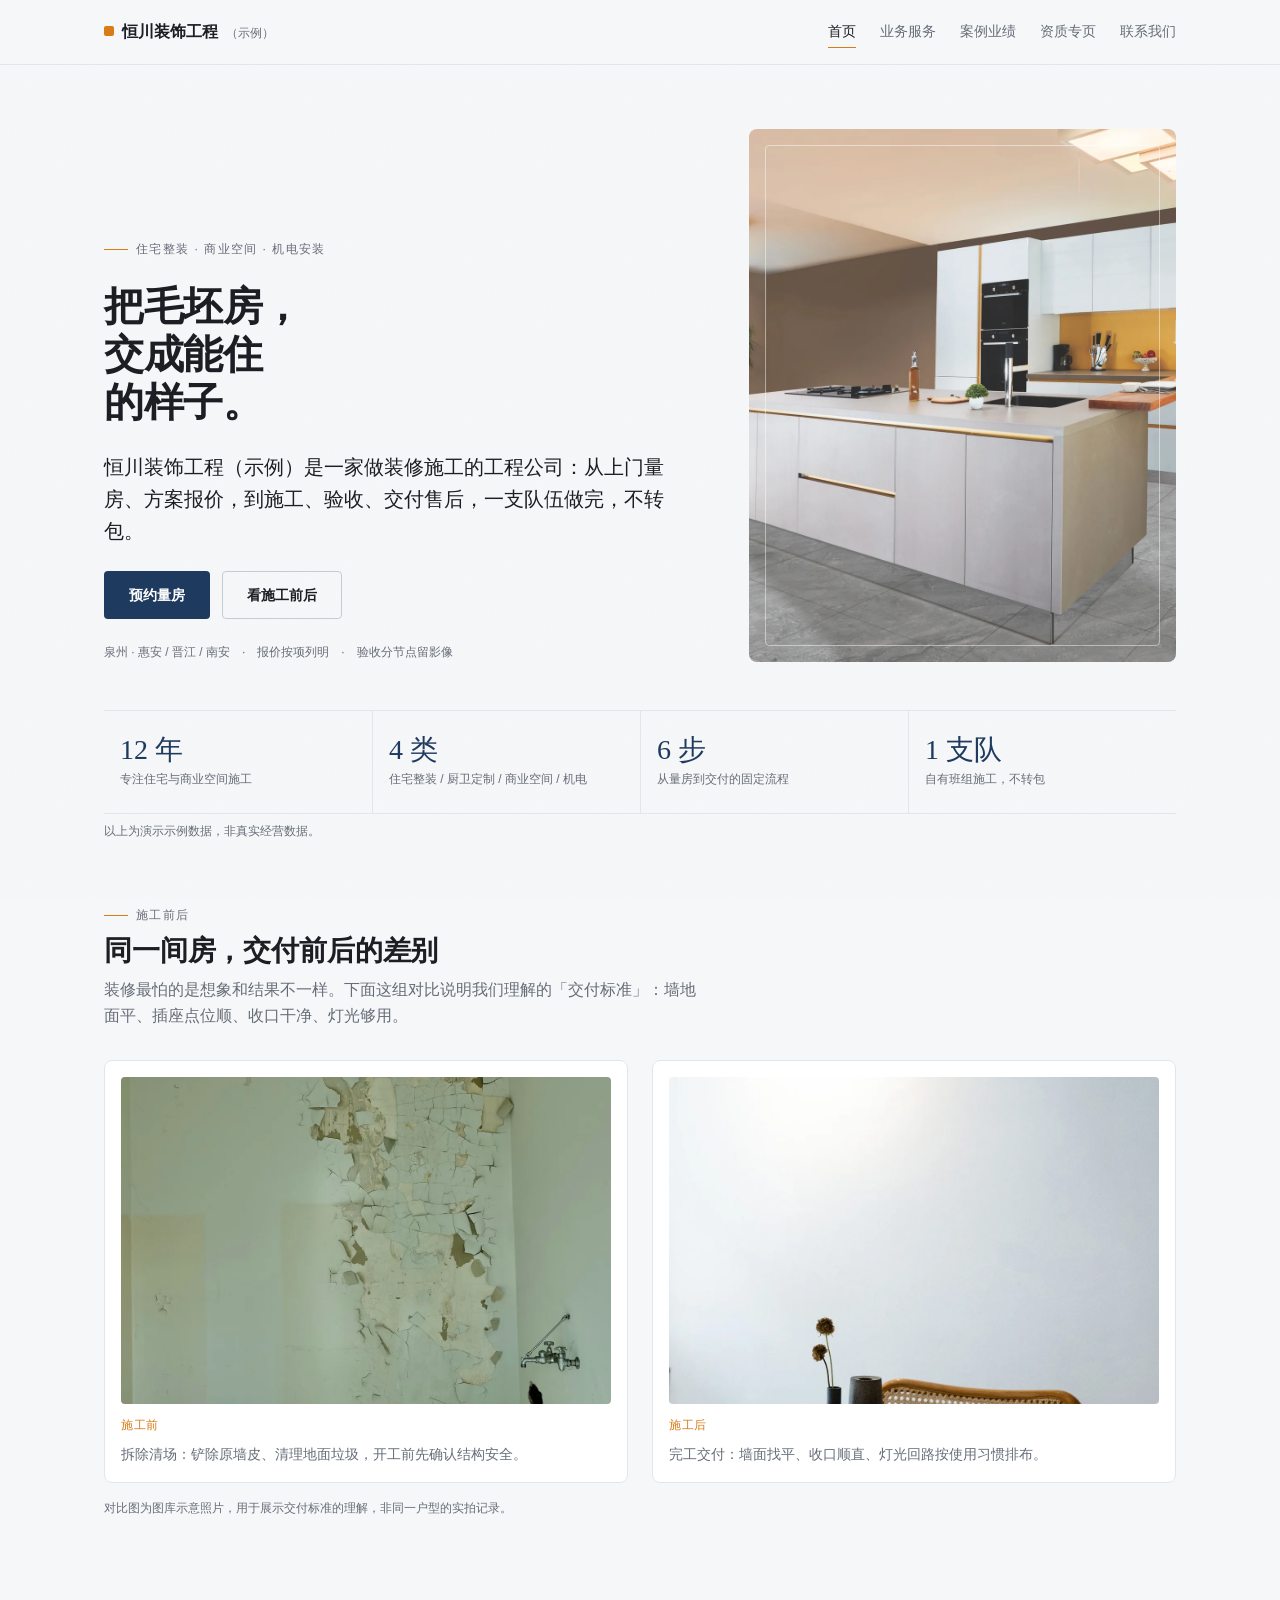
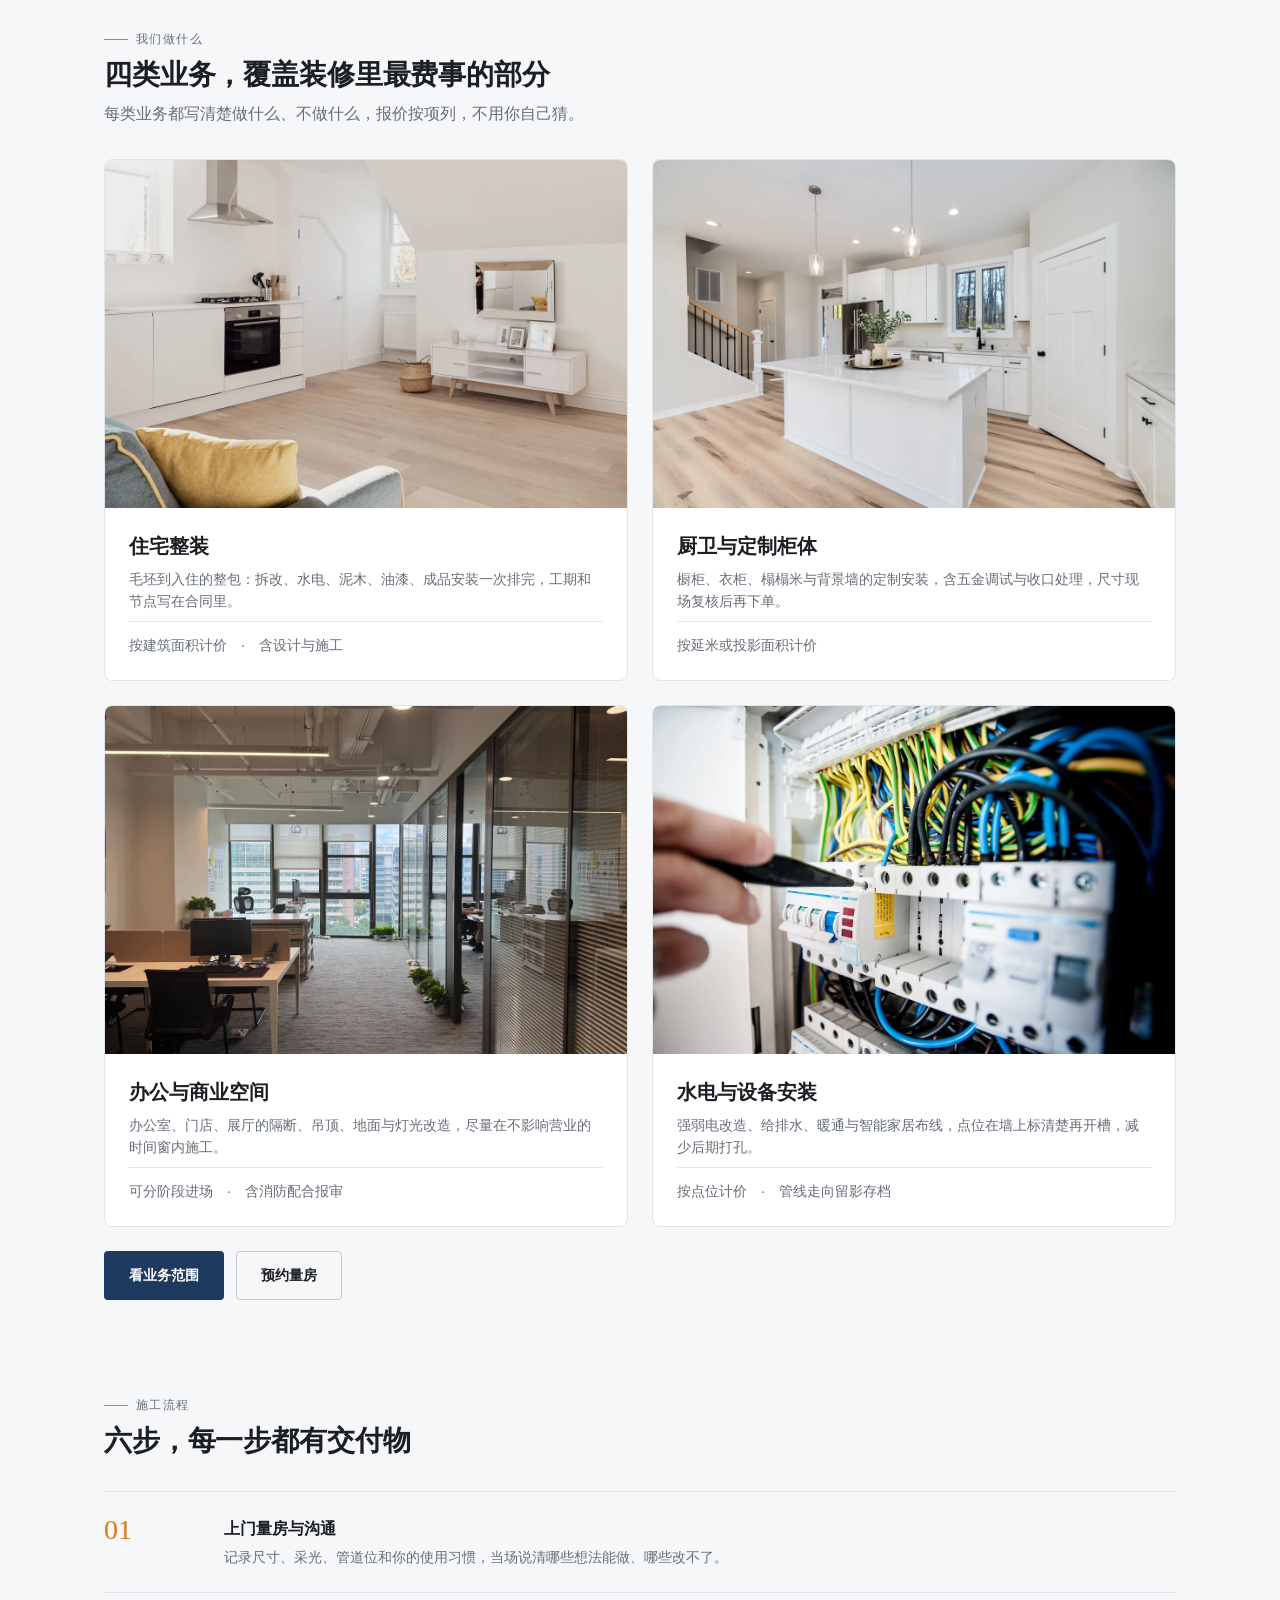
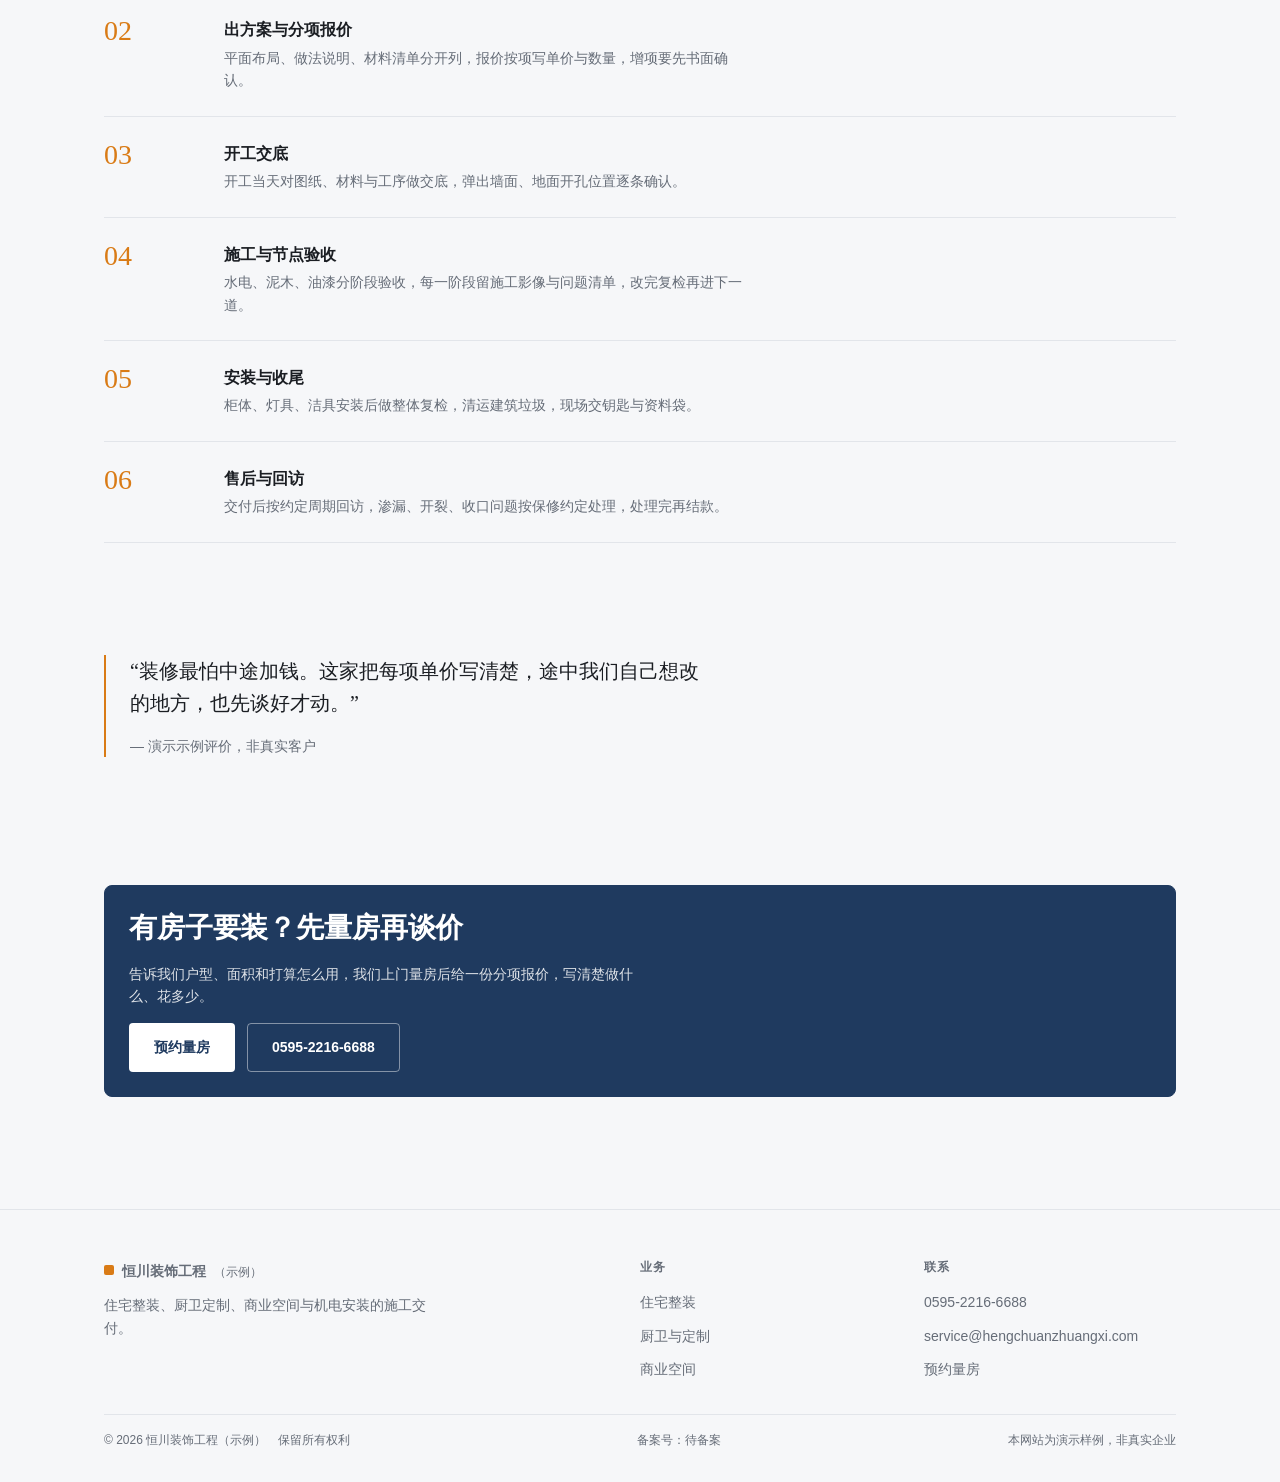
==== index.html @ 2bab87cb "feat: 上传 index.html" ====
<!DOCTYPE html>
<html lang="zh-CN">
<head>
<meta charset="UTF-8">
<meta name="viewport" content="width=device-width, initial-scale=1">
<title>泉州 · 恒川装饰工程（示例） | 住宅整装与办公商业空间施工</title>
<meta name="description" content="恒川装饰工程（示例）位于福建泉州惠安，提供住宅整装、厨卫与定制柜体、办公商业空间、水电与设备安装的施工交付服务。本站为行业演示样例。">
<meta name="theme-color" content="#1f3a5f">
<link rel="icon" href="assets/img/favicon.svg" type="image/svg+xml">
<link rel="stylesheet" href="assets/css/base.css">
</head>
<body>
<a class="skip-link" href="#main">跳到主要内容</a>

<header class="site-header">
  <div class="container site-header__inner">
    <a class="brand" href="index.html">
      <span class="brand__mark" aria-hidden="true"></span>
      恒川装饰工程<span class="brand__sub">（示例）</span>
    </a>
    <button class="nav-toggle" type="button" aria-expanded="false" aria-controls="site-nav" aria-label="打开导航菜单">
      <span aria-hidden="true"></span>
    </button>
    <nav class="nav" id="site-nav" hidden aria-label="主导航">
      <a href="index.html" aria-current="page">首页</a>
      <a href="services.html">业务服务</a>
      <a href="cases.html">案例业绩</a>
      <a href="qualifications.html">资质专页</a>
      <a href="contact.html">联系我们</a>
    </nav>
  </div>
</header>

<main id="main">

  <!-- 首屏：文字 7 / 图 5 的非对称栅格 -->
  <section class="hero">
    <div class="container hero__grid">
      <div class="hero__copy">
        <p class="eyebrow">住宅整装 · 商业空间 · 机电安装</p>
        <h1 class="display">把毛坯房，<br>交成能住<br>的样子。</h1>
        <p class="lede">恒川装饰工程（示例）是一家做装修施工的工程公司：从上门量房、方案报价，到施工、验收、交付售后，一支队伍做完，不转包。</p>
        <div class="hero__actions">
          <a class="btn btn--primary" href="contact.html">预约量房</a>
          <a class="btn btn--ghost" href="#before-after">看施工前后</a>
        </div>
        <p class="tiny">泉州 · 惠安 / 晋江 / 南安　·　报价按项列明　·　验收分节点留影像</p>
      </div>
      <figure class="hero__media">
        <img src="assets/img/hero.webp" alt="完成交付的开放式餐厨空间，白色岛台连着木质吧台，落地窗透进自然光" data-search="装修完工 开放式厨房 落地窗 自然光" width="1800" height="1200" fetchpriority="high" decoding="async">
      </figure>
    </div>
  </section>

  <div class="container">
    <div class="stats">
      <div class="stat">
        <div class="stat__num">12 年</div>
        <div class="stat__label">专注住宅与商业空间施工</div>
      </div>
      <div class="stat">
        <div class="stat__num">4 类</div>
        <div class="stat__label">住宅整装 / 厨卫定制 / 商业空间 / 机电</div>
      </div>
      <div class="stat">
        <div class="stat__num">6 步</div>
        <div class="stat__label">从量房到交付的固定流程</div>
      </div>
      <div class="stat">
        <div class="stat__num">1 支队</div>
        <div class="stat__label">自有班组施工，不转包</div>
      </div>
    </div>
    <p class="tiny u-mt-8">以上为演示示例数据，非真实经营数据。</p>
  </div>

  <!-- 施工前后对比（行业专属模块） -->
  <section class="section" id="before-after">
    <div class="container">
      <div class="section-head">
        <p class="eyebrow">施工前后</p>
        <h2 class="h2">同一间房，交付前后的差别</h2>
        <p class="body-text">装修最怕的是想象和结果不一样。下面这组对比说明我们理解的「交付标准」：墙地面平、插座点位顺、收口干净、灯光够用。</p>
      </div>
      <div class="ba-grid">
        <figure class="ba-item">
          <div class="ba-item__media">
            <img src="assets/img/before-renovation.webp" alt="拆除清场后的旧房间，墙皮剥落、地面空旷" data-search="拆除清场 旧房 墙皮剥落" width="1200" height="1600" loading="lazy" decoding="async">
          </div>
          <figcaption>
            <span class="card__tag">施工前</span>
            <p>拆除清场：铲除原墙皮、清理地面垃圾，开工前先确认结构安全。</p>
          </figcaption>
        </figure>
        <figure class="ba-item">
          <div class="ba-item__media">
            <img src="assets/img/after-finished.webp" alt="完工后的极简房间，白墙、木桌与黑色吊灯" data-search="装修完工 白墙 木桌 吊灯" width="1200" height="1600" loading="lazy" decoding="async">
          </div>
          <figcaption>
            <span class="card__tag">施工后</span>
            <p>完工交付：墙面找平、收口顺直、灯光回路按使用习惯排布。</p>
          </figcaption>
        </figure>
      </div>
      <p class="tiny u-mt-16">对比图为图库示意照片，用于展示交付标准的理解，非同一户型的实拍记录。</p>
    </div>
  </section>

  <!-- 四项业务 -->
  <section class="section section--tight">
    <div class="container">
      <div class="section-head">
        <p class="eyebrow">我们做什么</p>
        <h2 class="h2">四类业务，覆盖装修里最费事的部分</h2>
        <p class="body-text">每类业务都写清楚做什么、不做什么，报价按项列，不用你自己猜。</p>
      </div>
      <div class="grid grid--2">
        <article class="card card--photo">
          <div class="card__media">
            <img src="assets/img/service-residential.webp" alt="白色简约风格的住宅客厅，开放式厨房与客厅连成一体" data-search="住宅整装 完工 白色简约 客厅" width="1200" height="800" loading="lazy" decoding="async">
          </div>
          <div class="stack-8">
            <h3>住宅整装</h3>
            <p>毛坯到入住的整包：拆改、水电、泥木、油漆、成品安装一次排完，工期和节点写在合同里。</p>
            <p class="card__meta">按建筑面积计价　·　含设计与施工</p>
          </div>
        </article>
        <article class="card card--photo">
          <div class="card__media">
            <img src="assets/img/service-kitchen.webp" alt="白色现代厨房，岛台与高柜一体，地面为浅色木纹" data-search="厨卫定制 完工 现代厨房 岛台" width="1200" height="800" loading="lazy" decoding="async">
          </div>
          <div class="stack-8">
            <h3>厨卫与定制柜体</h3>
            <p>橱柜、衣柜、榻榻米与背景墙的定制安装，含五金调试与收口处理，尺寸现场复核后再下单。</p>
            <p class="card__meta">按延米或投影面积计价</p>
          </div>
        </article>
        <article class="card card--photo">
          <div class="card__media">
            <img src="assets/img/service-office.webp" alt="玻璃隔断的开放式办公空间，工位与绿植分区摆放" data-search="办公商业空间 完工 玻璃隔断 工位" width="1200" height="800" loading="lazy" decoding="async">
          </div>
          <div class="stack-8">
            <h3>办公与商业空间</h3>
            <p>办公室、门店、展厅的隔断、吊顶、地面与灯光改造，尽量在不影响营业的时间窗内施工。</p>
            <p class="card__meta">可分阶段进场　·　含消防配合报审</p>
          </div>
        </article>
        <article class="card card--photo">
          <div class="card__media">
            <img src="assets/img/service-mep.webp" alt="手正在配电箱内接线，配电箱中排列着多路断路器与线缆" data-search="水电安装 配电箱 接线 施工" width="1200" height="800" loading="lazy" decoding="async">
          </div>
          <div class="stack-8">
            <h3>水电与设备安装</h3>
            <p>强弱电改造、给排水、暖通与智能家居布线，点位在墙上标清楚再开槽，减少后期打孔。</p>
            <p class="card__meta">按点位计价　·　管线走向留影存档</p>
          </div>
        </article>
      </div>
      <div class="hero__actions u-mt-24">
        <a class="btn btn--primary" href="services.html">看业务范围</a>
        <a class="btn btn--ghost" href="contact.html">预约量房</a>
      </div>
    </div>
  </section>

  <!-- 施工流程：编号列表 -->
  <section class="section section--tight">
    <div class="container">
      <div class="section-head">
        <p class="eyebrow">施工流程</p>
        <h2 class="h2">六步，每一步都有交付物</h2>
      </div>
      <ol class="steps">
        <li class="step">
          <div class="step__no">01</div>
          <div>
            <h3>上门量房与沟通</h3>
            <p>记录尺寸、采光、管道位和你的使用习惯，当场说清哪些想法能做、哪些改不了。</p>
          </div>
        </li>
        <li class="step">
          <div class="step__no">02</div>
          <div>
            <h3>出方案与分项报价</h3>
            <p>平面布局、做法说明、材料清单分开列，报价按项写单价与数量，增项要先书面确认。</p>
          </div>
        </li>
        <li class="step">
          <div class="step__no">03</div>
          <div>
            <h3>开工交底</h3>
            <p>开工当天对图纸、材料与工序做交底，弹出墙面、地面开孔位置逐条确认。</p>
          </div>
        </li>
        <li class="step">
          <div class="step__no">04</div>
          <div>
            <h3>施工与节点验收</h3>
            <p>水电、泥木、油漆分阶段验收，每一阶段留施工影像与问题清单，改完复检再进下一道。</p>
          </div>
        </li>
        <li class="step">
          <div class="step__no">05</div>
          <div>
            <h3>安装与收尾</h3>
            <p>柜体、灯具、洁具安装后做整体复检，清运建筑垃圾，现场交钥匙与资料袋。</p>
          </div>
        </li>
        <li class="step">
          <div class="step__no">06</div>
          <div>
            <h3>售后与回访</h3>
            <p>交付后按约定周期回访，渗漏、开裂、收口问题按保修约定处理，处理完再结款。</p>
          </div>
        </li>
      </ol>
    </div>
  </section>

  <!-- 客户引言 -->
  <section class="section">
    <div class="container">
      <figure class="quote">
        <p>“装修最怕中途加钱。这家把每项单价写清楚，途中我们自己想改的地方，也先谈好才动。”</p>
        <figcaption class="small">— 演示示例评价，非真实客户</figcaption>
      </figure>
    </div>
  </section>

  <!-- CTA -->
  <section class="section">
    <div class="container">
      <div class="card card--cta">
        <div class="stack-16">
          <h2 class="h2">有房子要装？先量房再谈价</h2>
          <p class="u-measure">告诉我们户型、面积和打算怎么用，我们上门量房后给一份分项报价，写清楚做什么、花多少。</p>
          <div class="hero__actions">
            <a class="btn btn--primary btn--invert" href="contact.html">预约量房</a>
            <a class="btn btn--ghost btn--outline-invert" href="tel:+8659522166688">0595-2216-6688</a>
          </div>
        </div>
      </div>
    </div>
  </section>

</main>

<footer class="site-footer">
  <div class="container">
    <div class="site-footer__grid">
      <div>
        <a class="brand u-mb-12" href="index.html">
          <span class="brand__mark" aria-hidden="true"></span>
          恒川装饰工程<span class="brand__sub">（示例）</span>
        </a>
        <p class="small u-max-44">住宅整装、厨卫定制、商业空间与机电安装的施工交付。</p>
      </div>
      <div>
        <h3 class="footer__label">业务</h3>
        <ul>
          <li><a href="services.html">住宅整装</a></li>
          <li><a href="services.html">厨卫与定制</a></li>
          <li><a href="services.html">商业空间</a></li>
        </ul>
      </div>
      <div>
        <h3 class="footer__label">联系</h3>
        <ul>
          <li><a href="tel:+8659522166688">0595-2216-6688</a></li>
          <li><a href="mailto:service@hengchuanzhuangxi.com">service@hengchuanzhuangxi.com</a></li>
          <li><a href="contact.html">预约量房</a></li>
        </ul>
      </div>
    </div>
    <div class="site-footer__bottom">
      <span class="tiny">© <span id="year">2026</span> 恒川装饰工程（示例）　保留所有权利</span>
      <span class="tiny">备案号：待备案</span>
      <span class="tiny">本网站为演示样例，非真实企业</span>
    </div>
  </div>
</footer>

<script src="assets/js/site.js"></script>
</body>
</html>
---- assets/css/base.css ----
/* ============================================================
   恒川装饰工程（示例）· 站点样式
   C 站（工程与安装行业 Demo）· 设计令牌集中在文件最上方
   ============================================================ */

:root {
  /* ---- 主色（1 个）：工程藏蓝 ---- */
  --brand: #1f3a5f;
  --brand-deep: #16293f;
  --brand-soft: #e9eef4;

  /* ---- 强调色（1 个）：施工橙 ---- */
  --accent: #d97b16;
  --accent-soft: #fdf0e3;

  /* ---- 中性灰阶（4 级以上） ---- */
  --page: #f6f7f9;
  --surface: #ffffff;
  --line: #e2e5ea;
  --line-strong: #c6cbd3;
  --text: #1b1e23;
  --text-muted: #666d78;

  /* ---- 字号阶梯：12 / 14 / 16 / 20 / 28 / 40 ---- */
  --fs-12: 0.75rem;
  --fs-14: 0.875rem;
  --fs-16: 1rem;
  --fs-20: 1.25rem;
  --fs-28: 1.75rem;
  --fs-40: 2.5rem;

  /* ---- 间距（4 的倍数） ---- */
  --sp-4: 4px;
  --sp-8: 8px;
  --sp-12: 12px;
  --sp-16: 16px;
  --sp-24: 24px;
  --sp-32: 32px;
  --sp-48: 48px;
  --sp-64: 64px;
  --sp-96: 96px;

  --radius: 4px;
  --radius-lg: 8px;
  --measure: 68ch;

  --font-sans: -apple-system, BlinkMacSystemFont, "Segoe UI", "PingFang SC",
    "Hiragino Sans GB", "Microsoft YaHei", "Source Han Sans SC", sans-serif;
  --font-serif: "Songti SC", "SimSun", "Noto Serif CJK SC", "Source Han Serif SC",
    Georgia, "Times New Roman", serif;
}

@media (prefers-color-scheme: dark) {
  :root {
    --brand: #8fb4dd;
    --brand-deep: #b6cfe9;
    --brand-soft: #16233a;
    --accent: #eda53f;
    --accent-soft: #3a2a12;

    --page: #10141a;
    --surface: #171c24;
    --line: #2b323c;
    --line-strong: #434c59;
    --text: #e9edf3;
    --text-muted: #9aa3b0;
  }
}

/* ============================================================
   基础
   ============================================================ */

*,
*::before,
*::after {
  box-sizing: border-box;
}

html {
  -webkit-text-size-adjust: 100%;
}

body {
  margin: 0;
  background: var(--page);
  color: var(--text);
  font-family: var(--font-sans);
  font-size: var(--fs-16);
  line-height: 1.6;
  -webkit-font-smoothing: antialiased;
  overflow-x: hidden;
}

/* 纸纹噪点背景（页面级细节，非默认白底） */
body::before {
  content: "";
  position: fixed;
  inset: 0;
  z-index: 0;
  pointer-events: none;
  opacity: 0.4;
  background-image: url("data:image/svg+xml,%3Csvg xmlns='http://www.w3.org/2000/svg' width='160' height='160'%3E%3Cfilter id='n'%3E%3CfeTurbulence type='fractalNoise' baseFrequency='0.85' numOctaves='3'/%3E%3C/filter%3E%3Crect width='160' height='160' filter='url(%23n)' opacity='0.05'/%3E%3C/svg%3E");
}

body > * {
  position: relative;
  z-index: 1;
}

img {
  max-width: 100%;
  height: auto;
  display: block;
}

a {
  color: var(--brand);
  text-decoration-thickness: 1px;
  text-underline-offset: 3px;
}

a:hover {
  color: var(--accent);
}

:focus-visible {
  outline: 2px solid var(--accent);
  outline-offset: 2px;
  border-radius: 2px;
}

::selection {
  background: var(--brand);
  color: var(--surface);
}

h1,
h2,
h3,
p,
figure,
blockquote,
dl,
dd {
  margin: 0;
}

ul,
ol {
  margin: 0;
  padding: 0;
  list-style: none;
}

input,
button,
textarea,
select {
  font: inherit;
  color: inherit;
}

button {
  cursor: pointer;
}

/* ============================================================
   排版
   ============================================================ */

.container {
  width: 100%;
  max-width: 1120px;
  margin: 0 auto;
  padding: 0 var(--sp-24);
}

@media (max-width: 640px) {
  .container {
    padding: 0 var(--sp-16);
  }
}

.section {
  padding: var(--sp-64) 0;
}

@media (max-width: 640px) {
  .section {
    padding: var(--sp-48) 0;
  }
}

.section--tight {
  padding: var(--sp-48) 0;
}

/* 大标题：衬线，超大字号，全站唯一的衬线体块 */
.display {
  font-family: var(--font-serif);
  font-size: var(--fs-40);
  line-height: 1.2;
  letter-spacing: -0.01em;
  font-weight: 700;
}

@media (max-width: 640px) {
  .display {
    font-size: var(--fs-28);
  }
}

.h2 {
  font-size: var(--fs-28);
  line-height: 1.3;
  letter-spacing: -0.005em;
  font-weight: 650;
}

@media (max-width: 640px) {
  .h2 {
    font-size: var(--fs-20);
  }
}

.h3 {
  font-size: var(--fs-20);
  line-height: 1.4;
  font-weight: 650;
}

.lede {
  font-size: var(--fs-20);
  line-height: 1.6;
  color: var(--text);
  max-width: var(--measure);
}

@media (max-width: 640px) {
  .lede {
    font-size: var(--fs-16);
  }
}

.body-text {
  max-width: var(--measure);
  color: var(--text-muted);
}

.small {
  font-size: var(--fs-14);
  color: var(--text-muted);
}

.tiny {
  font-size: var(--fs-12);
  color: var(--text-muted);
}

/* 1px 细线分隔（区块之间的克制分界） */
.rule {
  height: 1px;
  background: var(--line);
  border: 0;
  margin: 0;
}

/* 区块抬头：编号 + 标题 + 一句说明 */
.section-head {
  display: grid;
  gap: var(--sp-8);
  margin-bottom: var(--sp-32);
  max-width: var(--measure);
}

.eyebrow {
  display: inline-flex;
  align-items: center;
  gap: var(--sp-8);
  font-size: var(--fs-12);
  letter-spacing: 0.12em;
  text-transform: uppercase;
  color: var(--text-muted);
}

.eyebrow::before {
  content: "";
  width: 24px;
  height: 1px;
  background: var(--accent);
}

/* ============================================================
   按钮
   ============================================================ */

.btn {
  display: inline-flex;
  align-items: center;
  justify-content: center;
  gap: var(--sp-8);
  min-height: 44px;
  padding: var(--sp-12) var(--sp-24);
  border: 1px solid transparent;
  border-radius: var(--radius);
  font-size: var(--fs-14);
  font-weight: 600;
  text-decoration: none;
  transition: background-color 0.15s ease, border-color 0.15s ease, color 0.15s ease;
}

.btn--primary {
  background: var(--brand);
  color: var(--surface);
}

.btn--primary:hover {
  background: var(--brand-deep);
  color: var(--surface);
}

.btn--primary:active {
  transform: translateY(1px);
}

.btn--ghost {
  background: transparent;
  color: var(--text);
  border-color: var(--line-strong);
}

.btn--ghost:hover {
  border-color: var(--brand);
  color: var(--brand);
}

.btn[disabled],
.btn[aria-disabled="true"] {
  opacity: 0.45;
  cursor: not-allowed;
  pointer-events: none;
}

.btn.is-loading {
  color: transparent;
  position: relative;
}

.btn.is-loading::after {
  content: "";
  position: absolute;
  width: 14px;
  height: 14px;
  border: 2px solid currentColor;
  border-top-color: transparent;
  border-radius: 50%;
  color: var(--surface);
  animation: spin 0.7s linear infinite;
}

@keyframes spin {
  to {
    transform: rotate(360deg);
  }
}

@media (prefers-reduced-motion: reduce) {
  * {
    animation-duration: 0.01ms !important;
    transition-duration: 0.01ms !important;
  }
}

/* ============================================================
   页头
   ============================================================ */

.site-header {
  position: sticky;
  top: 0;
  z-index: 20;
  background: color-mix(in srgb, var(--page) 88%, transparent);
  backdrop-filter: blur(8px);
  border-bottom: 1px solid var(--line);
}

.site-header__inner {
  display: flex;
  align-items: center;
  justify-content: space-between;
  gap: var(--sp-16);
  min-height: 64px;
}

.brand {
  display: inline-flex;
  align-items: baseline;
  gap: var(--sp-8);
  font-size: var(--fs-16);
  font-weight: 700;
  color: var(--text);
  text-decoration: none;
}

.brand__mark {
  width: 10px;
  height: 10px;
  background: var(--accent);
  border-radius: 2px;
  transform: translateY(-1px);
}

.brand__sub {
  font-size: var(--fs-12);
  font-weight: 400;
  color: var(--text-muted);
}

.nav {
  display: flex;
  align-items: center;
  gap: var(--sp-24);
}

.nav a {
  font-size: var(--fs-14);
  color: var(--text-muted);
  text-decoration: none;
  padding: var(--sp-4) 0;
  border-bottom: 1px solid transparent;
}

.nav a:hover {
  color: var(--text);
}

.nav a[aria-current="page"] {
  color: var(--text);
  border-bottom-color: var(--accent);
}

.nav-toggle {
  display: none;
  width: 44px;
  height: 44px;
  padding: 0;
  border: 1px solid var(--line-strong);
  border-radius: var(--radius);
  background: var(--surface);
  align-items: center;
  justify-content: center;
}

.nav-toggle span {
  display: block;
  width: 18px;
  height: 1px;
  background: var(--text);
  position: relative;
}

.nav-toggle span::before,
.nav-toggle span::after {
  content: "";
  position: absolute;
  left: 0;
  width: 18px;
  height: 1px;
  background: var(--text);
}

.nav-toggle span::before {
  top: -6px;
}

.nav-toggle span::after {
  top: 6px;
}

@media (max-width: 640px) {
  .nav-toggle {
    display: inline-flex;
  }

  .nav {
    position: absolute;
    top: 100%;
    left: 0;
    right: 0;
    flex-direction: column;
    align-items: stretch;
    gap: 0;
    background: var(--surface);
    border-bottom: 1px solid var(--line);
    padding: var(--sp-8) var(--sp-16) var(--sp-16);
  }

  .nav[hidden] {
    display: none;
  }

  .nav a {
    padding: var(--sp-12) 0;
    border-bottom: 1px solid var(--line);
    font-size: var(--fs-16);
  }

  .nav a[aria-current="page"] {
    border-bottom-color: var(--line);
    color: var(--accent);
  }
}

/* 桌面端（≥641px）：<nav> 带 hidden 属性时也必须正常显示
   —— hidden 是 HTML 全局属性，浏览器默认 [hidden]{display:none}；
   移动端默认收起靠这个属性，所以桌面端必须显式覆盖，否则桌面导航会一起消失 */
@media (min-width: 641px) {
  .nav[hidden] {
    display: flex;
  }
}

/* ============================================================
   Hero（非对称栅格：文字 7 / 图 5）
   ============================================================ */

.hero {
  padding: var(--sp-64) 0 var(--sp-48);
}

@media (max-width: 640px) {
  .hero {
    padding: var(--sp-48) 0 var(--sp-32);
  }
}

.hero__grid {
  display: grid;
  grid-template-columns: 7fr 5fr;
  gap: var(--sp-48);
  align-items: end;
}

@media (max-width: 1024px) {
  .hero__grid {
    gap: var(--sp-32);
  }
}

@media (max-width: 640px) {
  .hero__grid {
    grid-template-columns: 1fr;
    gap: var(--sp-24);
  }
}

.hero__copy {
  display: grid;
  gap: var(--sp-24);
}

.hero__media {
  position: relative;
  border-radius: var(--radius-lg);
  overflow: hidden;
  background: var(--brand-soft);
  aspect-ratio: 4 / 5;
}

.hero__media img {
  width: 100%;
  height: 100%;
  object-fit: cover;
}

/* 图片上的细线角标 */
.hero__media::after {
  content: "";
  position: absolute;
  inset: var(--sp-16);
  border: 1px solid rgba(255, 255, 255, 0.45);
  border-radius: var(--radius);
  pointer-events: none;
}

@media (prefers-color-scheme: dark) {
  .hero__media::after {
    border-color: rgba(0, 0, 0, 0.35);
  }
}

.hero__actions {
  display: flex;
  flex-wrap: wrap;
  gap: var(--sp-12);
}

/* ============================================================
   数据条
   ============================================================ */

.stats {
  display: grid;
  grid-template-columns: repeat(4, 1fr);
  border-top: 1px solid var(--line);
  border-bottom: 1px solid var(--line);
}

@media (max-width: 640px) {
  .stats {
    grid-template-columns: repeat(2, 1fr);
  }
}

.stat {
  padding: var(--sp-24) var(--sp-16);
  border-left: 1px solid var(--line);
}

.stat:first-child {
  border-left: 0;
}

@media (max-width: 640px) {
  .stat:nth-child(odd) {
    border-left: 0;
  }

  .stat:nth-child(n + 3) {
    border-top: 1px solid var(--line);
  }
}

.stat__num {
  font-family: var(--font-serif);
  font-size: var(--fs-28);
  line-height: 1.1;
  color: var(--brand);
}

.stat__label {
  font-size: var(--fs-12);
  color: var(--text-muted);
  margin-top: var(--sp-4);
}

/* ============================================================
   卡片网格
   ============================================================ */

.grid {
  display: grid;
  gap: var(--sp-24);
}

.grid--3 {
  grid-template-columns: repeat(3, 1fr);
}

.grid--2 {
  grid-template-columns: repeat(2, 1fr);
}

@media (max-width: 1024px) {
  .grid--3 {
    grid-template-columns: repeat(2, 1fr);
  }
}

@media (max-width: 640px) {
  .grid--3,
  .grid--2 {
    grid-template-columns: 1fr;
  }
}

.card {
  background: var(--surface);
  border: 1px solid var(--line);
  border-radius: var(--radius-lg);
  padding: var(--sp-24);
  display: grid;
  gap: var(--sp-12);
  align-content: start;
  transition: border-color 0.15s ease, transform 0.15s ease;
}

.card:hover {
  border-color: var(--line-strong);
  transform: translateY(-2px);
}

.card__icon {
  width: 32px;
  height: 32px;
  color: var(--brand);
}

.card h3 {
  font-size: var(--fs-20);
  font-weight: 650;
  line-height: 1.4;
}

.card p {
  font-size: var(--fs-14);
  color: var(--text-muted);
}

.card__meta {
  font-size: var(--fs-12);
  color: var(--text-muted);
  padding-top: var(--sp-12);
  border-top: 1px solid var(--line);
}

/* 带图片的案例卡 */
.card--case {
  padding: 0;
  overflow: hidden;
  gap: 0;
}

.card--case:hover {
  transform: none;
}

.card--case__media {
  aspect-ratio: 3 / 2;
  overflow: hidden;
  background: var(--brand-soft);
}

.card--case__media img {
  width: 100%;
  height: 100%;
  object-fit: cover;
  transition: transform 0.3s ease;
}

.card--case:hover .card--case__media img {
  transform: scale(1.02);
}

.card--case__body {
  padding: var(--sp-24);
  display: grid;
  gap: var(--sp-8);
}

.card__tag {
  display: inline-block;
  font-size: var(--fs-12);
  color: var(--accent);
  letter-spacing: 0.06em;
}

/* ============================================================
   编号流程（编号列表细节）
   ============================================================ */

.steps {
  display: grid;
  gap: 0;
  counter-reset: step;
}

.step {
  display: grid;
  grid-template-columns: 96px 1fr;
  gap: var(--sp-24);
  padding: var(--sp-24) 0;
  border-top: 1px solid var(--line);
  align-items: start;
}

.step:last-child {
  border-bottom: 1px solid var(--line);
}

.step__no {
  font-family: var(--font-serif);
  font-size: var(--fs-28);
  line-height: 1;
  color: var(--accent);
}

.step h3 {
  font-size: var(--fs-16);
  font-weight: 650;
  margin-bottom: var(--sp-4);
}

.step p {
  font-size: var(--fs-14);
  color: var(--text-muted);
  max-width: var(--measure);
}

@media (max-width: 640px) {
  .step {
    grid-template-columns: 48px 1fr;
    gap: var(--sp-16);
  }

  .step__no {
    font-size: var(--fs-20);
  }
}

/* ============================================================
   引言
   ============================================================ */

.quote {
  display: grid;
  gap: var(--sp-16);
  max-width: var(--measure);
  padding-left: var(--sp-24);
  border-left: 2px solid var(--accent);
}

.quote p {
  font-family: var(--font-serif);
  font-size: var(--fs-20);
  line-height: 1.6;
}

.quote footer {
  font-size: var(--fs-14);
  color: var(--text-muted);
}

/* ============================================================
   FAQ
   ============================================================ */

.faq {
  border-top: 1px solid var(--line);
}

.faq details {
  border-bottom: 1px solid var(--line);
}

.faq summary {
  cursor: pointer;
  list-style: none;
  padding: var(--sp-16) 0;
  font-size: var(--fs-16);
  font-weight: 600;
  display: flex;
  justify-content: space-between;
  gap: var(--sp-16);
}

.faq summary::-webkit-details-marker {
  display: none;
}

.faq summary::after {
  content: "+";
  color: var(--accent);
  font-weight: 400;
  font-size: var(--fs-20);
  line-height: 1.2;
}

.faq details[open] summary::after {
  content: "−";
}

.faq p {
  padding: 0 0 var(--sp-16);
  font-size: var(--fs-14);
  color: var(--text-muted);
  max-width: var(--measure);
}

/* ============================================================
   表单
   ============================================================ */

.form {
  display: grid;
  gap: var(--sp-16);
  max-width: 560px;
}

.field {
  display: grid;
  gap: var(--sp-8);
}

.field label {
  font-size: var(--fs-14);
  font-weight: 600;
}

.field input,
.field textarea,
.field select {
  width: 100%;
  padding: var(--sp-12) var(--sp-16);
  min-height: 44px;
  background: var(--surface);
  border: 1px solid var(--line-strong);
  border-radius: var(--radius);
  transition: border-color 0.15s ease, box-shadow 0.15s ease;
}

.field textarea {
  min-height: 120px;
  resize: vertical;
}

.field input:focus,
.field textarea:focus,
.field select:focus {
  border-color: var(--brand);
  box-shadow: 0 0 0 3px var(--brand-soft);
  outline: none;
}

.field input:focus-visible,
.field textarea:focus-visible,
.field select:focus-visible {
  outline: 2px solid var(--accent);
  outline-offset: 1px;
}

.field__error {
  font-size: var(--fs-12);
  color: var(--accent);
  min-height: 1em;
}

.field.is-invalid input,
.field.is-invalid textarea {
  border-color: var(--accent);
}

.form__note {
  font-size: var(--fs-12);
  color: var(--text-muted);
}

.form__status {
  font-size: var(--fs-14);
  padding: var(--sp-12) var(--sp-16);
  border-radius: var(--radius);
  background: var(--brand-soft);
  color: var(--brand);
  border: 1px solid var(--brand-soft);
}

.form__status[hidden] {
  display: none;
}

/* ============================================================
   页脚
   ============================================================ */

.site-footer {
  border-top: 1px solid var(--line);
  padding: var(--sp-48) 0 var(--sp-32);
  margin-top: var(--sp-48);
}

.site-footer__grid {
  display: grid;
  grid-template-columns: 2fr 1fr 1fr;
  gap: var(--sp-32);
}

@media (max-width: 640px) {
  .site-footer__grid {
    grid-template-columns: 1fr;
    gap: var(--sp-24);
  }
}

.site-footer .footer__label {
  font-size: var(--fs-12);
  letter-spacing: 0.12em;
  text-transform: uppercase;
  color: var(--text-muted);
  font-weight: 600;
  margin-bottom: var(--sp-12);
}

.site-footer ul {
  display: grid;
  gap: var(--sp-8);
}

.site-footer a {
  font-size: var(--fs-14);
  color: var(--text-muted);
  text-decoration: none;
}

.site-footer a:hover {
  color: var(--accent);
  text-decoration: underline;
}

.site-footer__bottom {
  margin-top: var(--sp-32);
  padding-top: var(--sp-16);
  border-top: 1px solid var(--line);
  display: flex;
  flex-wrap: wrap;
  gap: var(--sp-8) var(--sp-24);
  justify-content: space-between;
}

/* ============================================================
   施工前后对比（行业专属模块）
   ============================================================ */

.ba-grid {
  display: grid;
  grid-template-columns: repeat(2, 1fr);
  gap: var(--sp-24);
}

@media (max-width: 640px) {
  .ba-grid {
    grid-template-columns: 1fr;
    gap: var(--sp-16);
  }
}

.ba-item {
  display: grid;
  gap: var(--sp-12);
  margin: 0;
  background: var(--surface);
  border: 1px solid var(--line);
  border-radius: var(--radius-lg);
  padding: var(--sp-16);
}

.ba-item__media {
  aspect-ratio: 3 / 2;
  overflow: hidden;
  border-radius: var(--radius);
  background: var(--brand-soft);
}

.ba-item__media img {
  width: 100%;
  height: 100%;
  object-fit: cover;
}

.ba-item figcaption {
  display: grid;
  gap: var(--sp-8);
}

.ba-item figcaption p {
  font-size: var(--fs-14);
  color: var(--text-muted);
  max-width: var(--measure);
}

/* ============================================================
   资质证书展示位（可点击放大）
   ============================================================ */

.cert-grid {
  display: grid;
  grid-template-columns: repeat(4, 1fr);
  gap: var(--sp-16);
}

@media (max-width: 1024px) {
  .cert-grid {
    grid-template-columns: repeat(2, 1fr);
  }
}

@media (max-width: 640px) {
  .cert-grid {
    grid-template-columns: 1fr;
  }
}

.cert {
  margin: 0;
  display: grid;
  gap: var(--sp-8);
  cursor: zoom-in;
  background: var(--surface);
  border: 1px solid var(--line);
  border-radius: var(--radius-lg);
  padding: var(--sp-12);
}

.cert:hover {
  border-color: var(--line-strong);
}

.cert__art {
  width: 100%;
  height: auto;
  display: block;
  border-radius: var(--radius);
}

.cert figcaption {
  font-size: var(--fs-12);
  color: var(--text-muted);
}

.cert-dialog {
  border: 1px solid var(--line-strong);
  border-radius: var(--radius-lg);
  padding: var(--sp-24);
  background: var(--surface);
  max-width: min(92vw, 720px);
}

.cert-dialog::backdrop {
  background: rgba(16, 20, 26, 0.55);
}

.cert-dialog__close {
  position: absolute;
  top: var(--sp-8);
  right: var(--sp-8);
  width: 36px;
  height: 36px;
  border: 1px solid var(--line-strong);
  border-radius: var(--radius);
  background: var(--surface);
  color: var(--text);
  font-size: var(--fs-20);
  line-height: 1;
}

/* ============================================================
   带图卡片
   ============================================================ */

.card--photo {
  padding: 0;
  overflow: hidden;
  gap: 0;
}

.card__media {
  aspect-ratio: 3 / 2;
  overflow: hidden;
  background: var(--brand-soft);
}

.card__media img {
  width: 100%;
  height: 100%;
  object-fit: cover;
}

.card--photo > .stack-8 {
  padding: var(--sp-24);
}

/* ============================================================
   清单与表格
   ============================================================ */

.tick-list {
  display: grid;
  gap: var(--sp-8);
}

.tick-list li {
  position: relative;
  padding-left: var(--sp-20);
  font-size: var(--fs-14);
  color: var(--text-muted);
  max-width: var(--measure);
}

.tick-list li::before {
  content: "";
  position: absolute;
  left: 0;
  top: 0.55em;
  width: 10px;
  height: 1px;
  background: var(--accent);
}

.table-wrap {
  overflow-x: auto;
}

.data-table {
  width: 100%;
  border-collapse: collapse;
  font-size: var(--fs-14);
  min-width: 560px;
}

.data-table th,
.data-table td {
  text-align: left;
  padding: var(--sp-12) var(--sp-16);
  border-bottom: 1px solid var(--line);
}

.data-table th {
  font-size: var(--fs-12);
  letter-spacing: 0.06em;
  color: var(--text-muted);
  font-weight: 600;
  white-space: nowrap;
}

.data-table tbody tr:last-child td {
  border-bottom: 0;
}

/* 窄屏：表格转成堆叠列表，避免横向滚动（R6 / AC-D11） */
@media (max-width: 640px) {
  .table-wrap {
    overflow-x: visible;
  }

  .data-table {
    display: block;
    min-width: 0;
  }

  .data-table thead {
    display: none;
  }

  .data-table tbody,
  .data-table tr,
  .data-table td {
    display: block;
    width: 100%;
  }

  .data-table tr {
    border-bottom: 1px solid var(--line);
    padding: var(--sp-8) 0;
  }

  .data-table td {
    border: 0;
    padding: var(--sp-4) var(--sp-8);
  }

  .data-table td::before {
    content: attr(data-label);
    display: inline-block;
    min-width: 5.5em;
    color: var(--text-muted);
    font-size: var(--fs-12);
  }
}

/* ============================================================
   工具类
   ============================================================ */

.stack-8 { display: grid; gap: var(--sp-8); }
.stack-16 { display: grid; gap: var(--sp-16); }
.stack-24 { display: grid; gap: var(--sp-24); }
.mt-16 { margin-top: var(--sp-16); }
.mt-32 { margin-top: var(--sp-32); }
.mt-48 { margin-top: var(--sp-48); }
.muted { color: var(--text-muted); }
.brand-color { color: var(--brand); }

.center-narrow {
  max-width: var(--measure);
  margin-inline: auto;
}

.sr-only {
  position: absolute;
  width: 1px;
  height: 1px;
  padding: 0;
  margin: -1px;
  overflow: hidden;
  clip: rect(0 0 0 0);
  white-space: nowrap;
  border: 0;
}

/* 图片缺失时的兜底：显示待替换的搜索词，不出破图 */
.media-fallback {
  position: absolute;
  inset: 0;
  display: flex;
  align-items: flex-end;
  padding: var(--sp-16);
  background: repeating-linear-gradient(
    135deg,
    var(--brand-soft),
    var(--brand-soft) 8px,
    color-mix(in srgb, var(--brand-soft) 70%, var(--line)) 8px,
    color-mix(in srgb, var(--brand-soft) 70%, var(--line)) 16px
  );
}

.media-fallback__label {
  font-size: var(--fs-12);
  color: var(--text-muted);
  background: var(--surface);
  padding: var(--sp-4) var(--sp-8);
  border-radius: var(--radius);
  border: 1px solid var(--line);
}

.skip-link {
  position: absolute;
  left: -9999px;
  top: 0;
  z-index: 100;
  background: var(--brand);
  color: var(--surface);
  padding: var(--sp-12) var(--sp-16);
}

.skip-link:focus {
  left: var(--sp-16);
  top: var(--sp-16);
}

@media (max-width: 640px) {
  .container {
    padding-left: var(--sp-16);
    padding-right: var(--sp-16);
  }

  .display {
    font-size: var(--fs-28);
  }

  .steps,
  .stats,
  .grid {
    min-width: 0;
  }
}

/* ============================================================
   补充组件：CTA 卡、反白按钮、工具类
   ============================================================ */

.card--cta {
  background: var(--brand);
  color: var(--surface);
  border-color: var(--brand);
}

.card--cta p {
  color: color-mix(in srgb, var(--surface) 86%, transparent);
}

.card--cta .h2 {
  color: var(--surface);
}

.btn--invert {
  background: var(--surface);
  color: var(--brand);
}

.btn--invert:hover {
  background: var(--surface);
  color: var(--brand-deep);
}

.btn--outline-invert {
  background: transparent;
  color: var(--surface);
  border-color: color-mix(in srgb, var(--surface) 45%, transparent);
}

.btn--outline-invert:hover {
  border-color: var(--surface);
  color: var(--surface);
}

.u-measure { max-width: var(--measure); }
.u-max-44 { max-width: 44ch; }
.u-mb-12 { margin-bottom: var(--sp-12); }
.u-mt-8 { margin-top: var(--sp-8); }
.u-mt-16 { margin-top: var(--sp-16); }
.u-mt-24 { margin-top: var(--sp-24); }
.u-fw-600 { font-weight: 600; }

.u-items-start { align-items: start; }
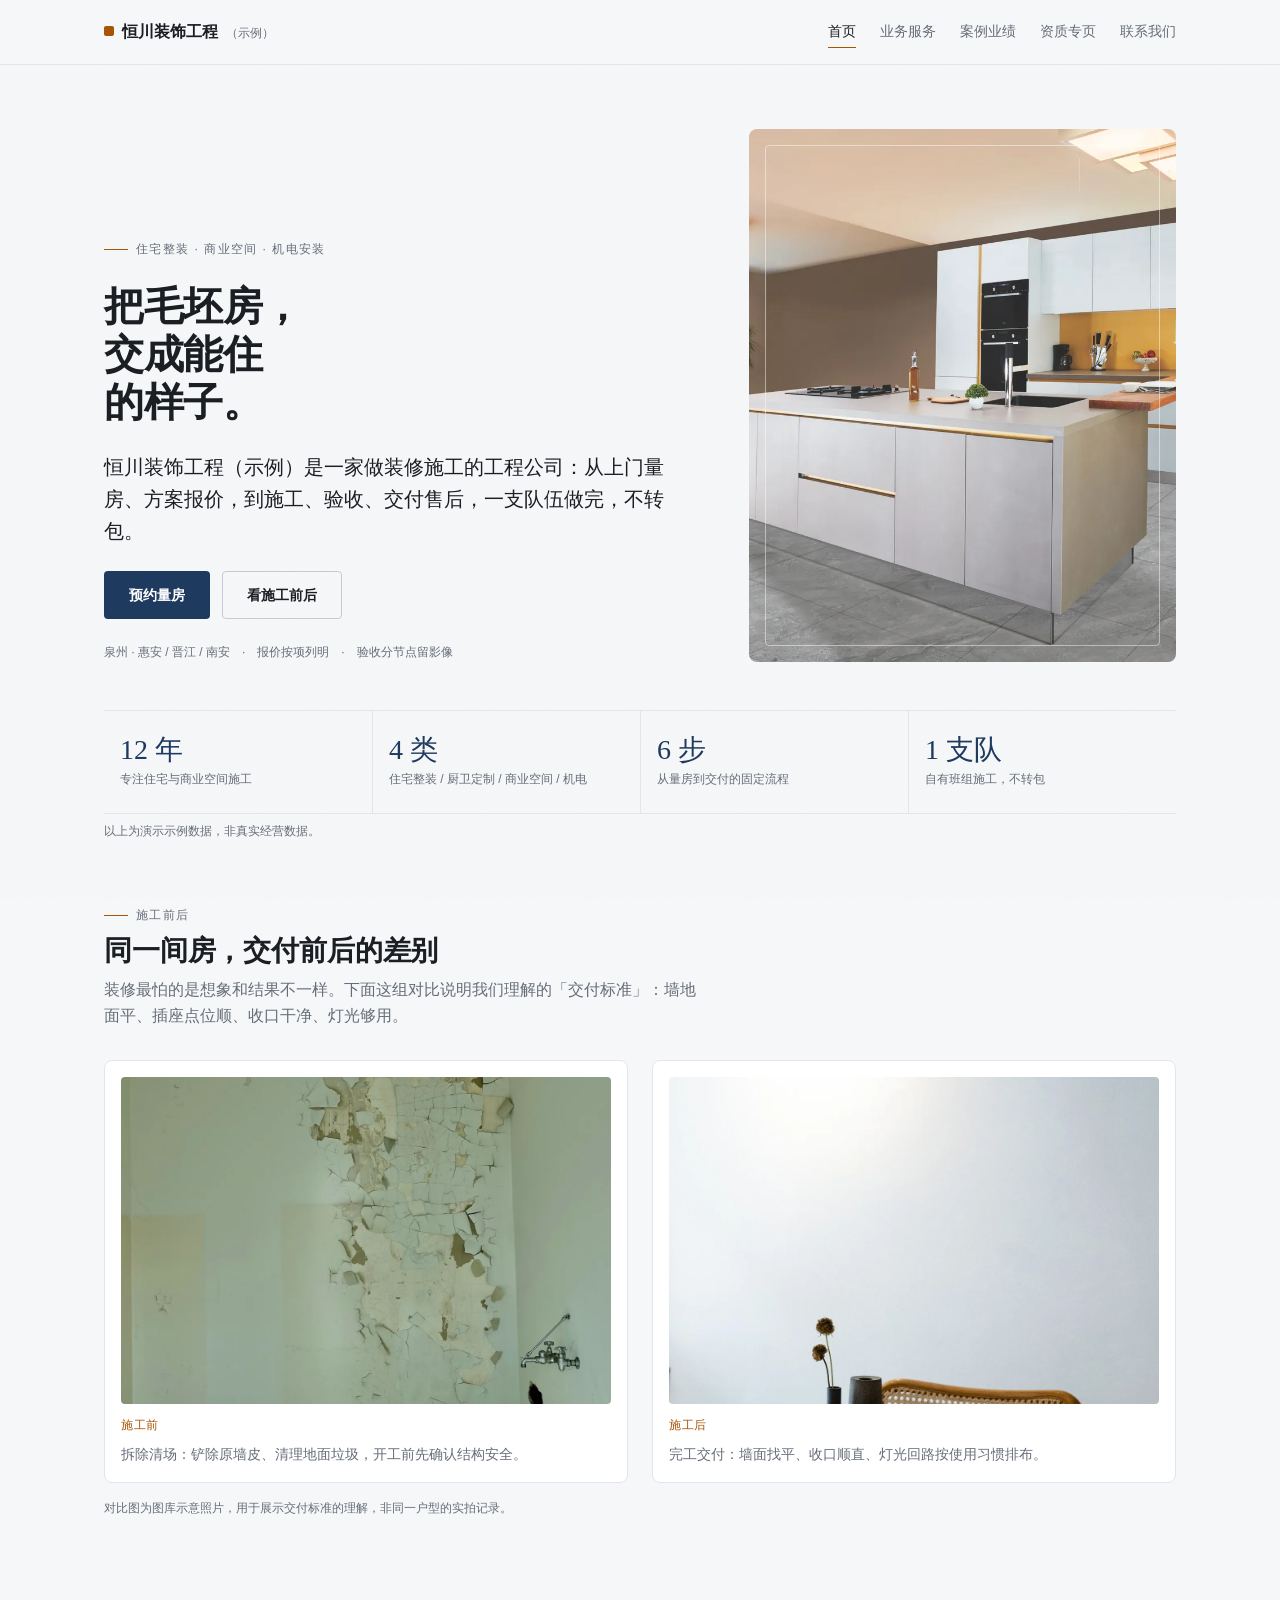
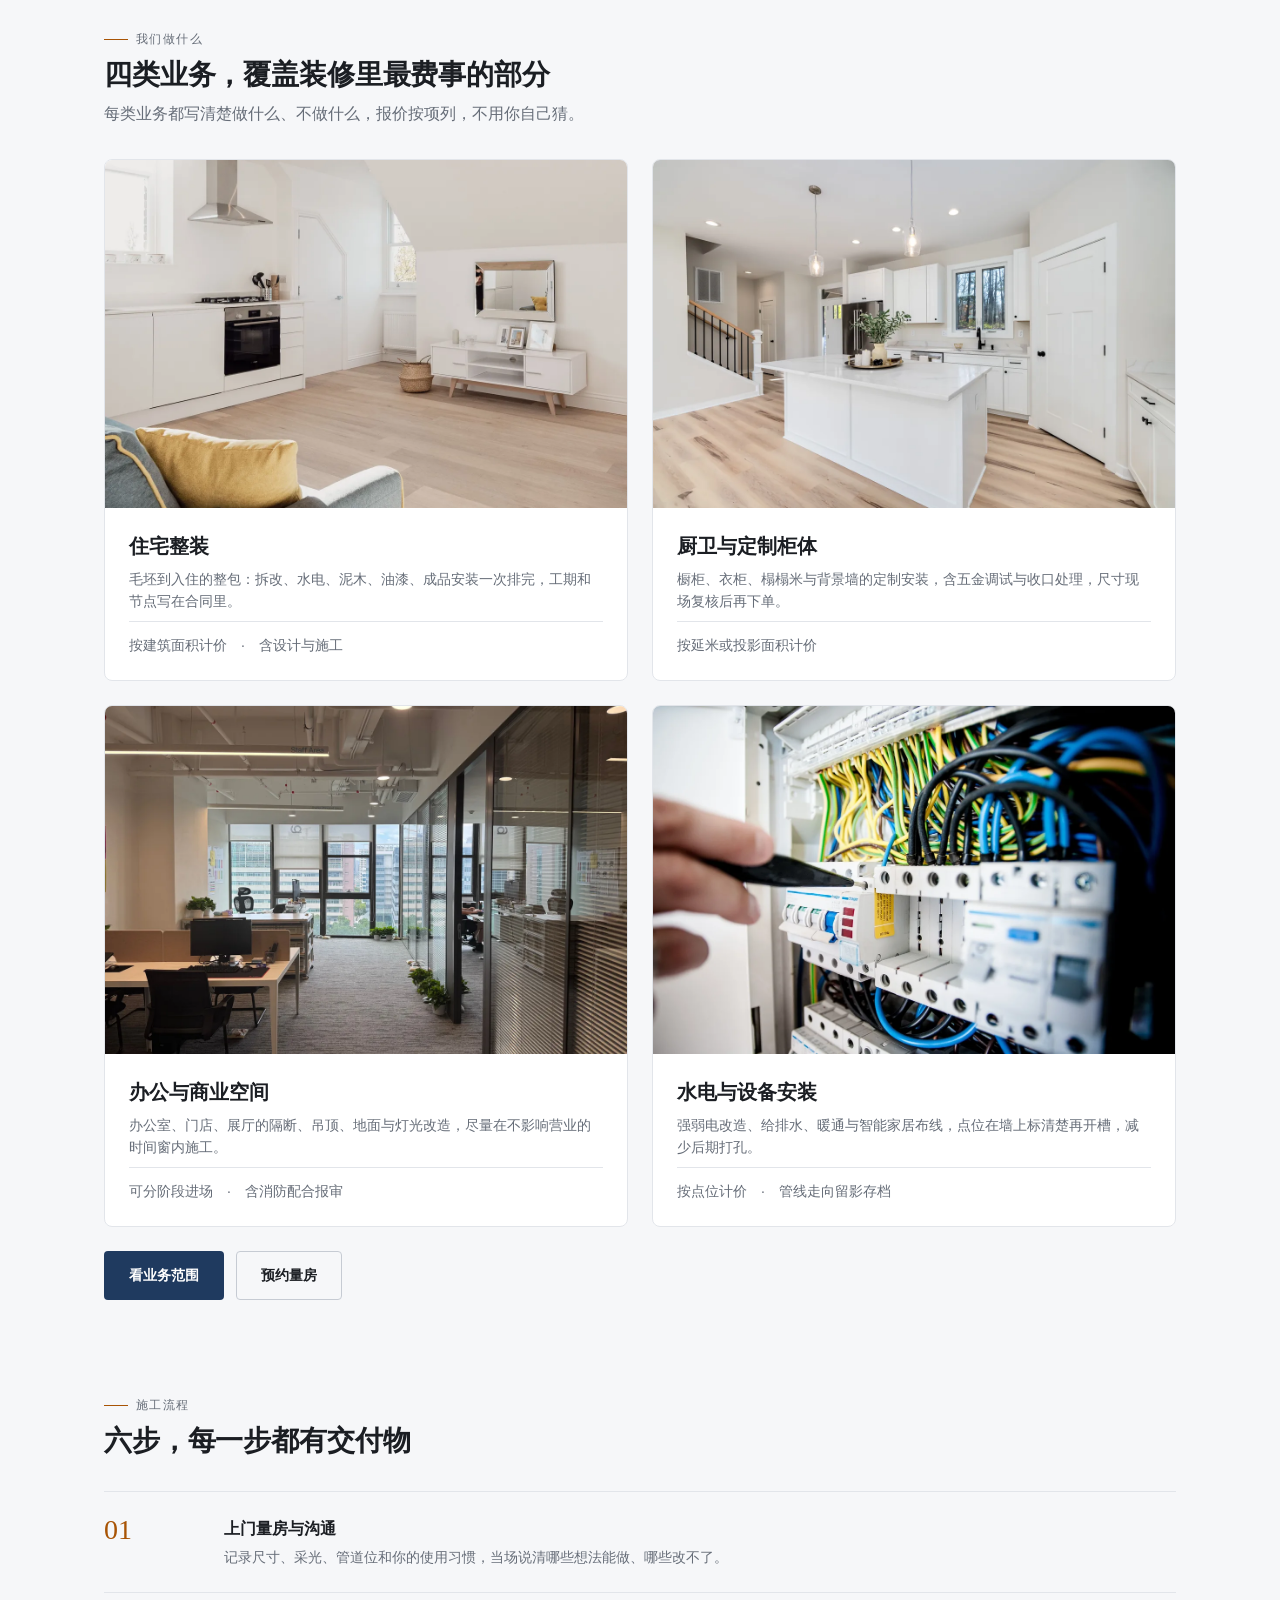
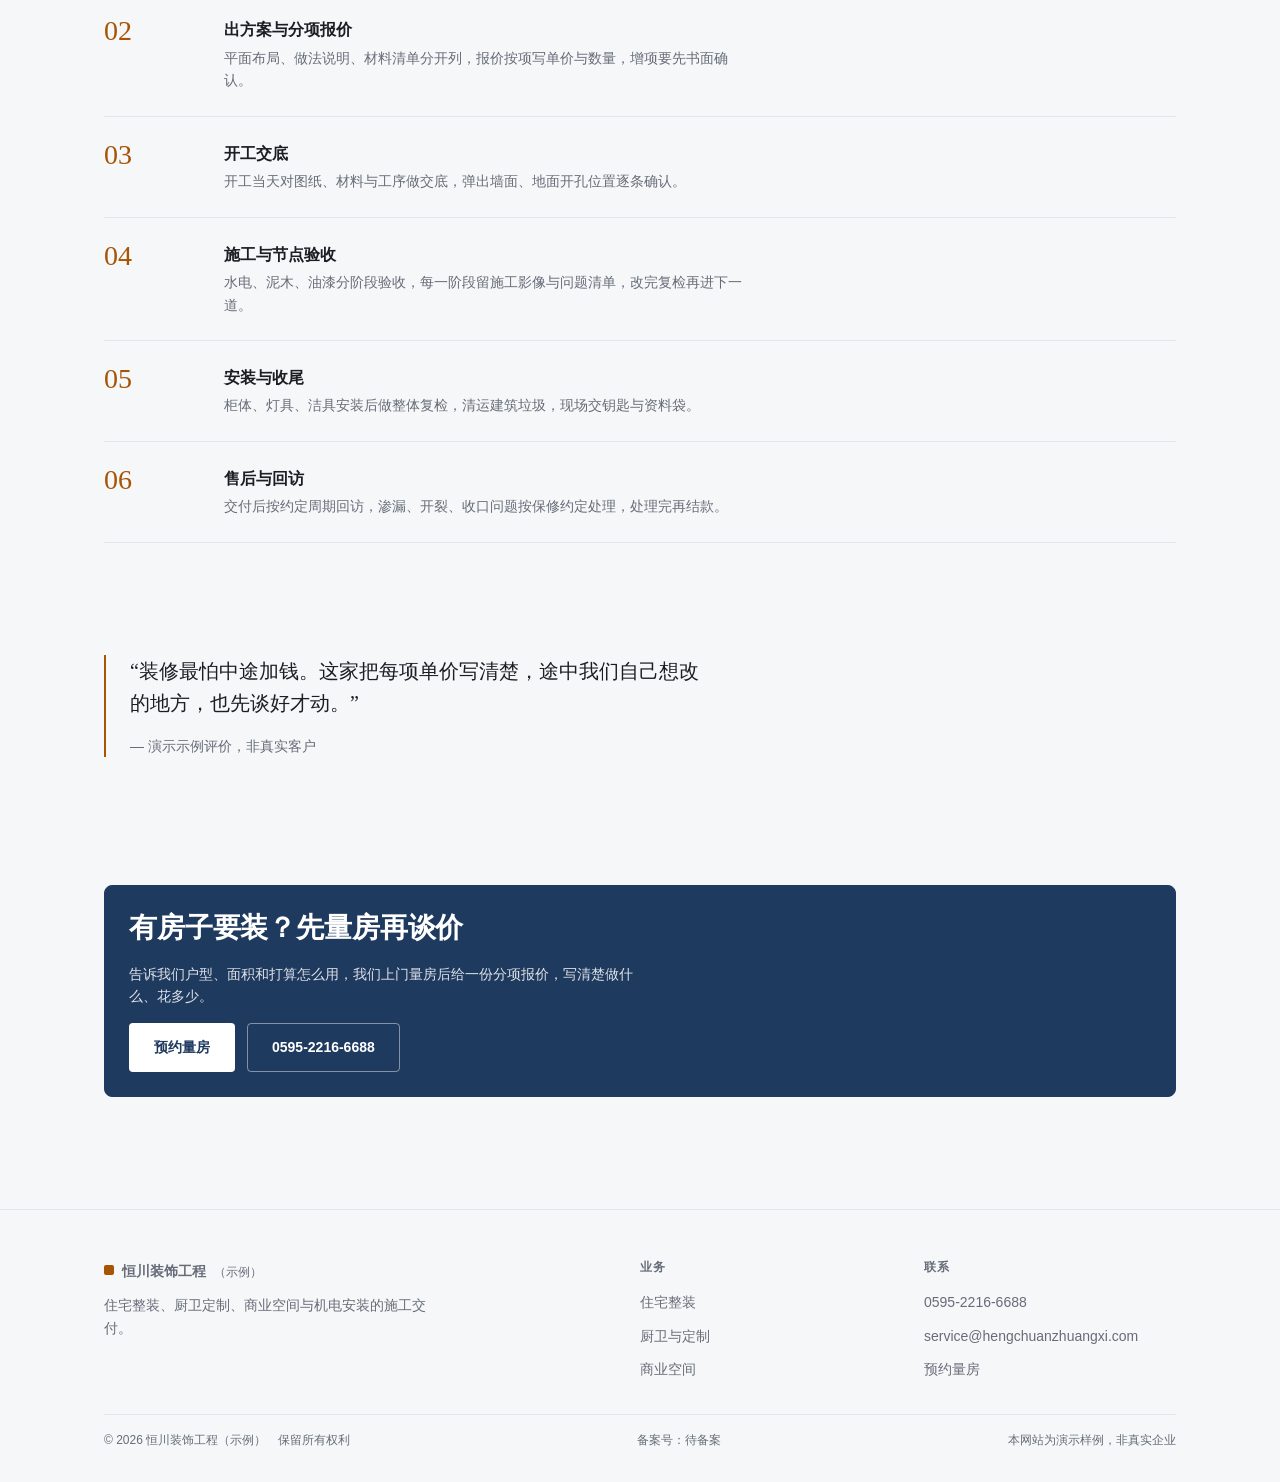
==== commit 5945871a: "feat: 上传 index.html" ====
--- a/index.html
+++ b/index.html
@@ -47,7 +47,7 @@
         <p class="tiny">泉州 · 惠安 / 晋江 / 南安　·　报价按项列明　·　验收分节点留影像</p>
       </div>
       <figure class="hero__media">
-        <img src="assets/img/hero.webp" alt="完成交付的开放式餐厨空间，白色岛台连着木质吧台，落地窗透进自然光" data-search="装修完工 开放式厨房 落地窗 自然光" width="1800" height="1200" fetchpriority="high" decoding="async">
+        <img src="assets/img/hero.webp" alt="完成交付的开放式餐厨空间，白色岛台连着木质吧台，落地窗透进自然光" data-search="装修完工 开放式厨房 落地窗 自然光" width="1400" height="933" fetchpriority="high" decoding="async">
       </figure>
     </div>
   </section>
--- a/assets/css/base.css
+++ b/assets/css/base.css
@@ -9,9 +9,9 @@
   --brand-deep: #16293f;
   --brand-soft: #e9eef4;
 
-  /* ---- 强调色（1 个）：施工橙 ---- */
-  --accent: #d97b16;
-  --accent-soft: #fdf0e3;
+  /* ---- 强调色（1 个）：施工橙（加深以满足 12px 小字 4.5:1 对比度） ---- */
+  --accent: #a85405;
+  --accent-soft: #fbeedc;
 
   /* ---- 中性灰阶（4 级以上） ---- */
   --page: #f6f7f9;
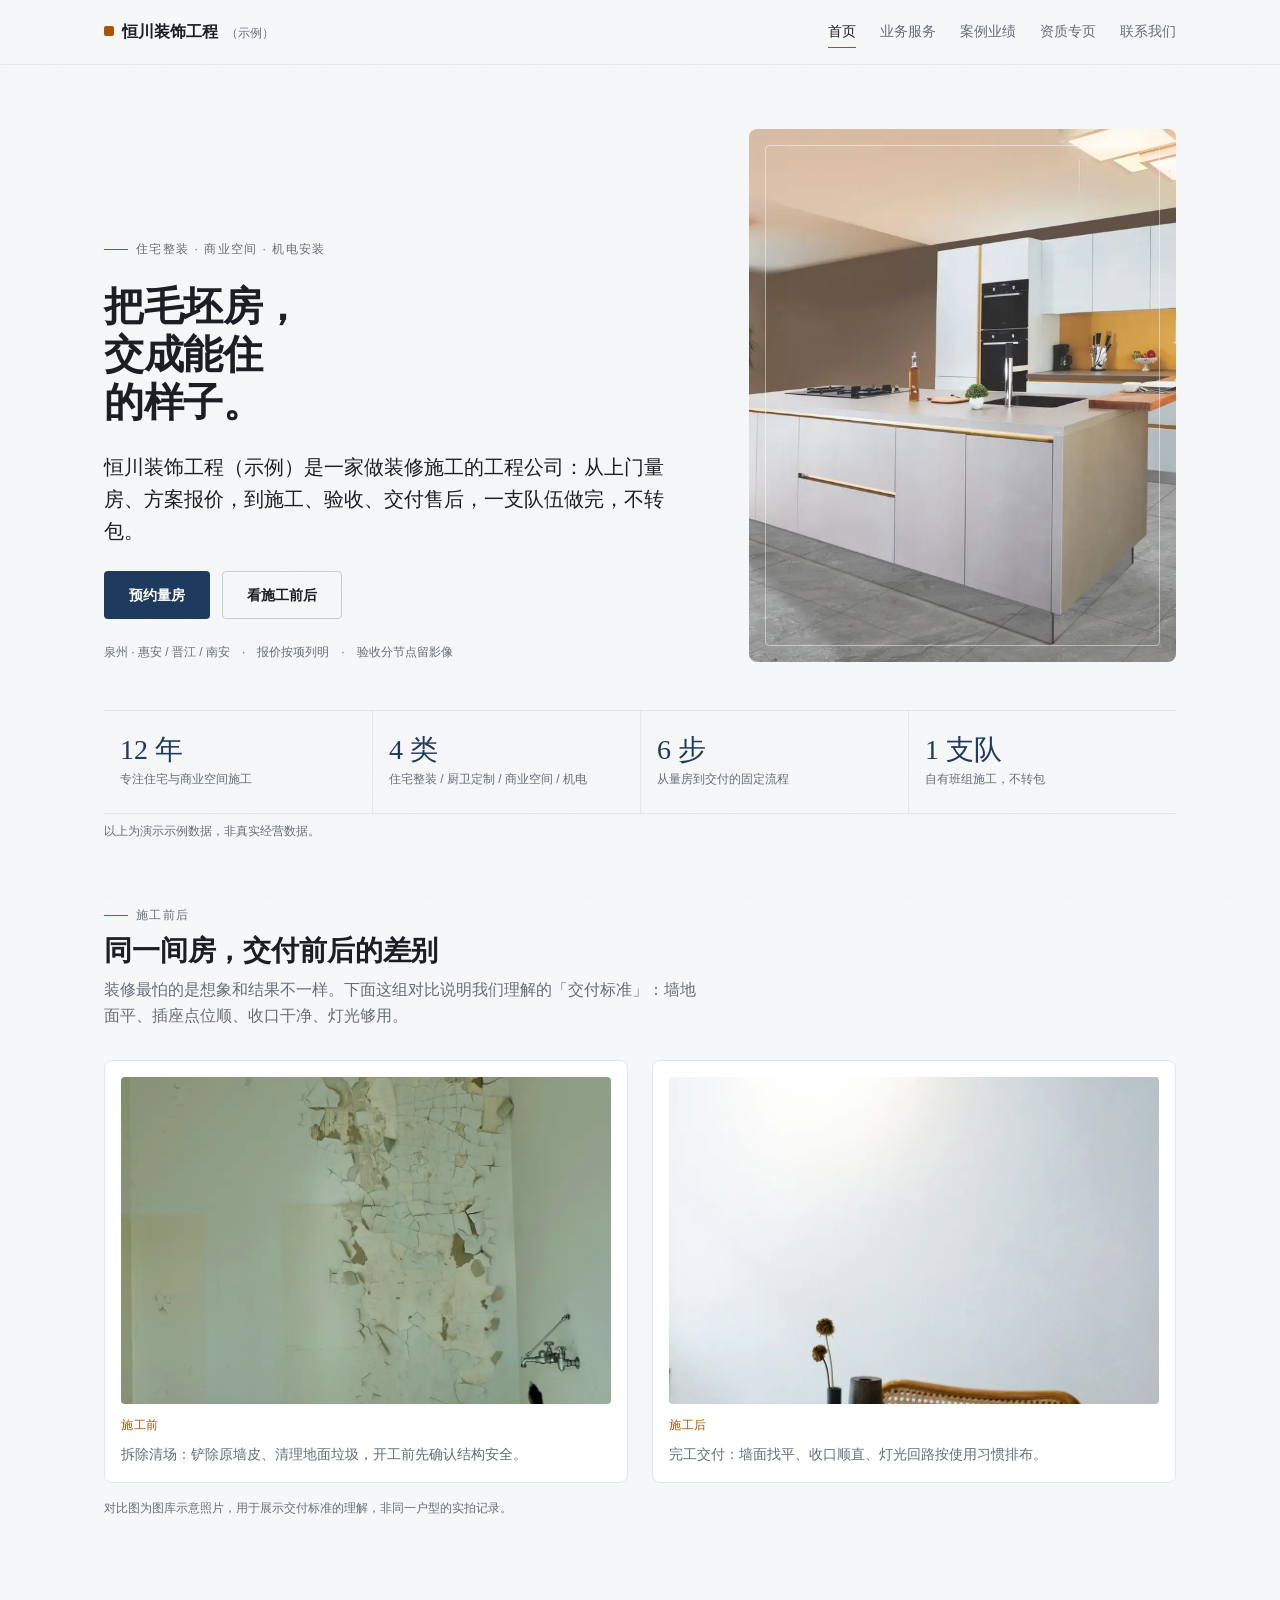
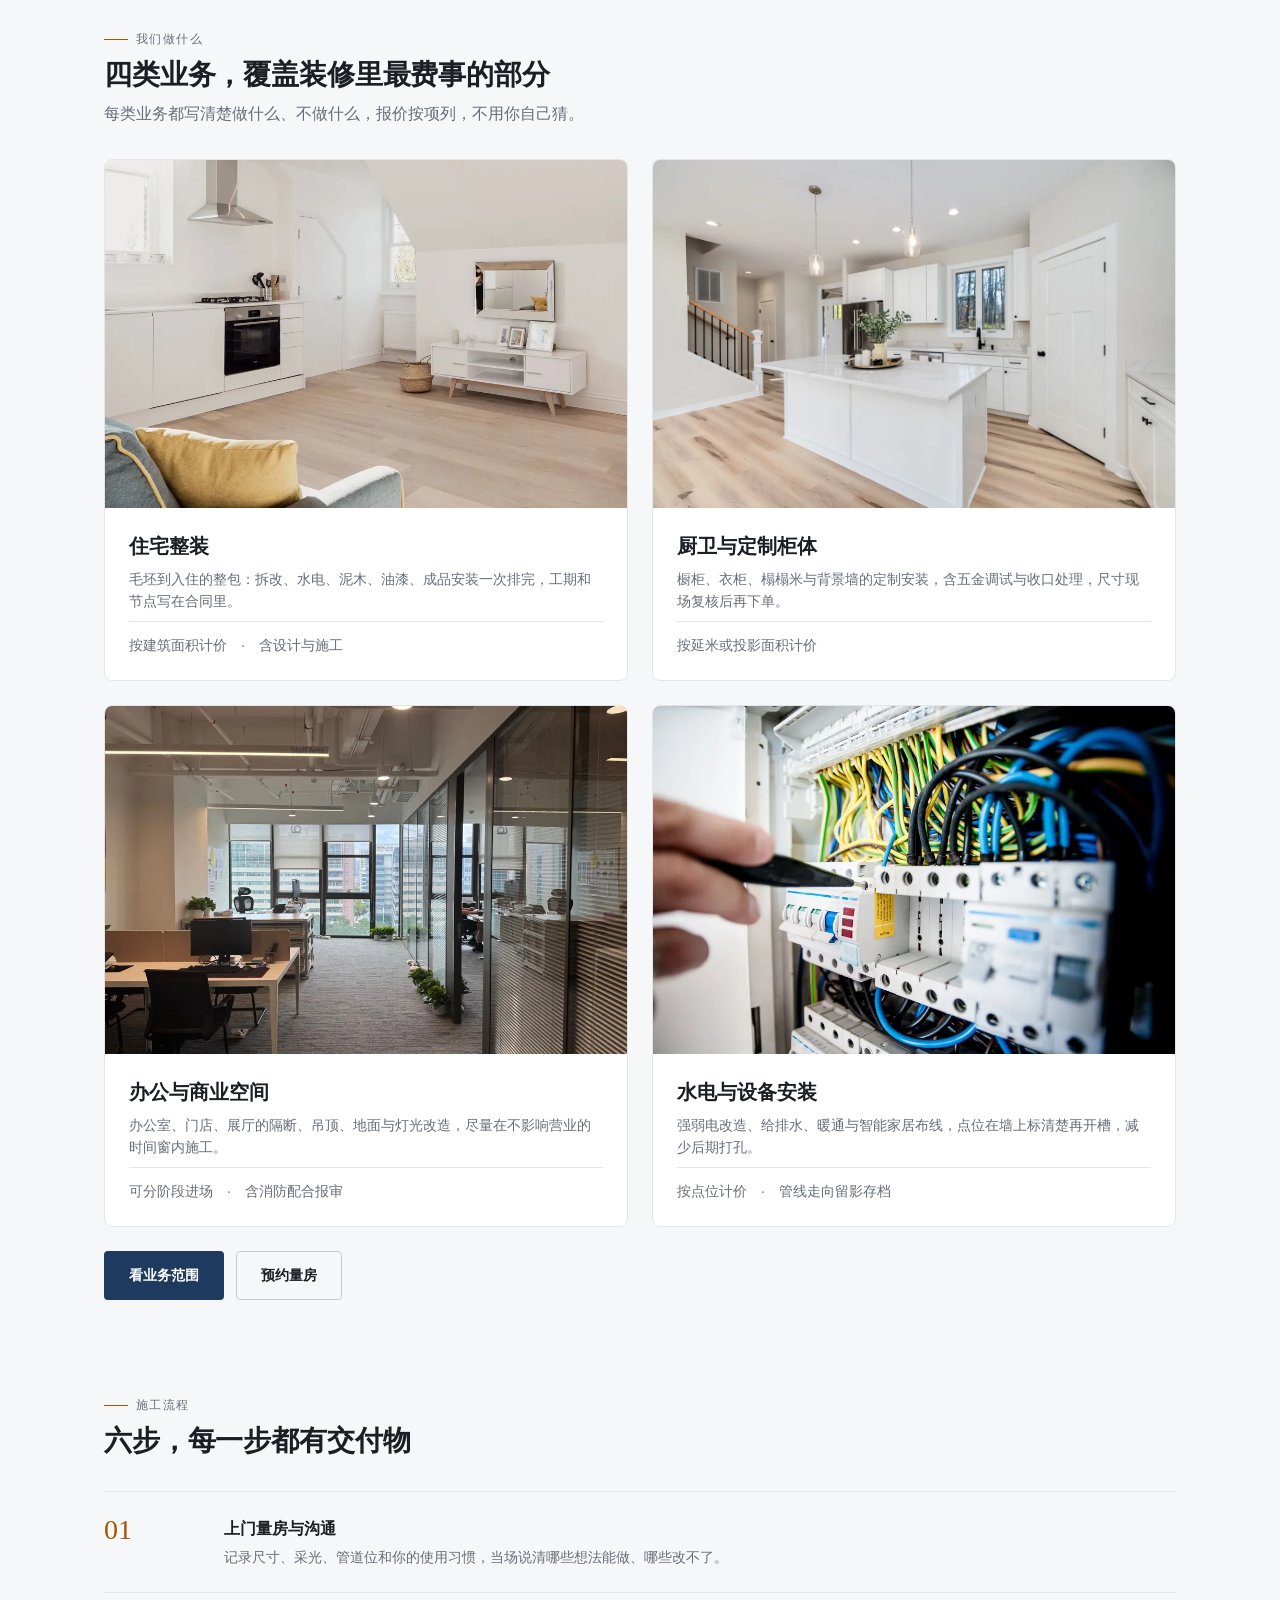
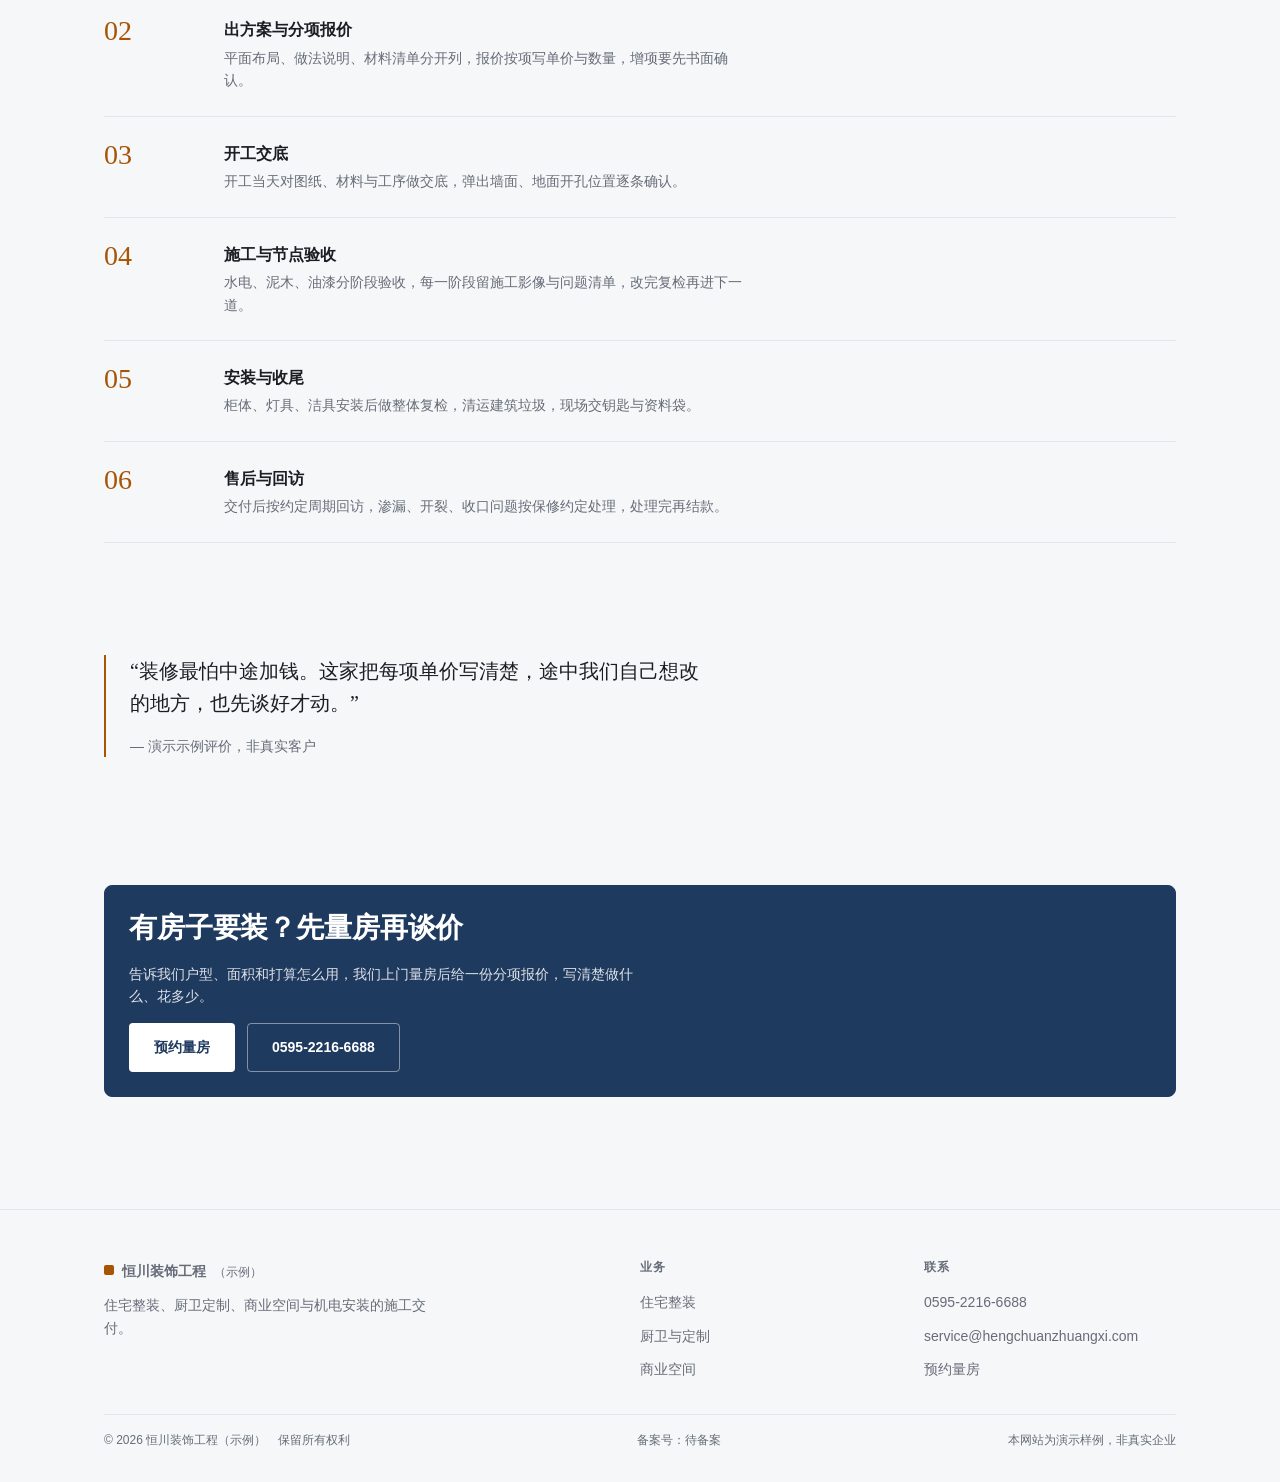
==== commit 3b0b40c3: "feat: 上传 index.html" ====
--- a/index.html
+++ b/index.html
@@ -47,7 +47,7 @@
         <p class="tiny">泉州 · 惠安 / 晋江 / 南安　·　报价按项列明　·　验收分节点留影像</p>
       </div>
       <figure class="hero__media">
-        <img src="assets/img/hero.webp" alt="完成交付的开放式餐厨空间，白色岛台连着木质吧台，落地窗透进自然光" data-search="装修完工 开放式厨房 落地窗 自然光" width="1400" height="933" fetchpriority="high" decoding="async">
+        <img src="assets/img/hero.webp" alt="完成交付的开放式餐厨空间，白色岛台连着木质吧台，落地窗透进自然光" data-search="装修完工 开放式厨房 落地窗 自然光" width="1200" height="800" fetchpriority="high" decoding="async">
       </figure>
     </div>
   </section>
@@ -85,7 +85,7 @@
       <div class="ba-grid">
         <figure class="ba-item">
           <div class="ba-item__media">
-            <img src="assets/img/before-renovation.webp" alt="拆除清场后的旧房间，墙皮剥落、地面空旷" data-search="拆除清场 旧房 墙皮剥落" width="1200" height="1600" loading="lazy" decoding="async">
+            <img src="assets/img/before-renovation.webp" alt="拆除清场后的旧房间，墙皮剥落、地面空旷" data-search="拆除清场 旧房 墙皮剥落" width="1000" height="1500" loading="lazy" decoding="async">
           </div>
           <figcaption>
             <span class="card__tag">施工前</span>
@@ -94,7 +94,7 @@
         </figure>
         <figure class="ba-item">
           <div class="ba-item__media">
-            <img src="assets/img/after-finished.webp" alt="完工后的极简房间，白墙、木桌与黑色吊灯" data-search="装修完工 白墙 木桌 吊灯" width="1200" height="1600" loading="lazy" decoding="async">
+            <img src="assets/img/after-finished.webp" alt="完工后的极简房间，白墙、木桌与黑色吊灯" data-search="装修完工 白墙 木桌 吊灯" width="1000" height="1498" loading="lazy" decoding="async">
           </div>
           <figcaption>
             <span class="card__tag">施工后</span>
@@ -117,7 +117,7 @@
       <div class="grid grid--2">
         <article class="card card--photo">
           <div class="card__media">
-            <img src="assets/img/service-residential.webp" alt="白色简约风格的住宅客厅，开放式厨房与客厅连成一体" data-search="住宅整装 完工 白色简约 客厅" width="1200" height="800" loading="lazy" decoding="async">
+            <img src="assets/img/service-residential.webp" alt="白色简约风格的住宅客厅，开放式厨房与客厅连成一体" data-search="住宅整装 完工 白色简约 客厅" width="1000" height="1333" loading="lazy" decoding="async">
           </div>
           <div class="stack-8">
             <h3>住宅整装</h3>
@@ -127,7 +127,7 @@
         </article>
         <article class="card card--photo">
           <div class="card__media">
-            <img src="assets/img/service-kitchen.webp" alt="白色现代厨房，岛台与高柜一体，地面为浅色木纹" data-search="厨卫定制 完工 现代厨房 岛台" width="1200" height="800" loading="lazy" decoding="async">
+            <img src="assets/img/service-kitchen.webp" alt="白色现代厨房，岛台与高柜一体，地面为浅色木纹" data-search="厨卫定制 完工 现代厨房 岛台" width="1000" height="667" loading="lazy" decoding="async">
           </div>
           <div class="stack-8">
             <h3>厨卫与定制柜体</h3>
@@ -137,7 +137,7 @@
         </article>
         <article class="card card--photo">
           <div class="card__media">
-            <img src="assets/img/service-office.webp" alt="玻璃隔断的开放式办公空间，工位与绿植分区摆放" data-search="办公商业空间 完工 玻璃隔断 工位" width="1200" height="800" loading="lazy" decoding="async">
+            <img src="assets/img/service-office.webp" alt="玻璃隔断的开放式办公空间，工位与绿植分区摆放" data-search="办公商业空间 完工 玻璃隔断 工位" width="1000" height="750" loading="lazy" decoding="async">
           </div>
           <div class="stack-8">
             <h3>办公与商业空间</h3>
@@ -147,7 +147,7 @@
         </article>
         <article class="card card--photo">
           <div class="card__media">
-            <img src="assets/img/service-mep.webp" alt="手正在配电箱内接线，配电箱中排列着多路断路器与线缆" data-search="水电安装 配电箱 接线 施工" width="1200" height="800" loading="lazy" decoding="async">
+            <img src="assets/img/service-mep.webp" alt="手正在配电箱内接线，配电箱中排列着多路断路器与线缆" data-search="水电安装 配电箱 接线 施工" width="1000" height="666" loading="lazy" decoding="async">
           </div>
           <div class="stack-8">
             <h3>水电与设备安装</h3>
--- a/assets/css/base.css
+++ b/assets/css/base.css
@@ -1099,6 +1099,10 @@
   border: 1px solid var(--line);
   border-radius: var(--radius-lg);
   padding: var(--sp-12);
+  font: inherit;
+  color: inherit;
+  text-align: left;
+  width: 100%;
 }
 
 .cert:hover {
@@ -1112,7 +1116,7 @@
   border-radius: var(--radius);
 }
 
-.cert figcaption {
+.cert__caption {
   font-size: var(--fs-12);
   color: var(--text-muted);
 }
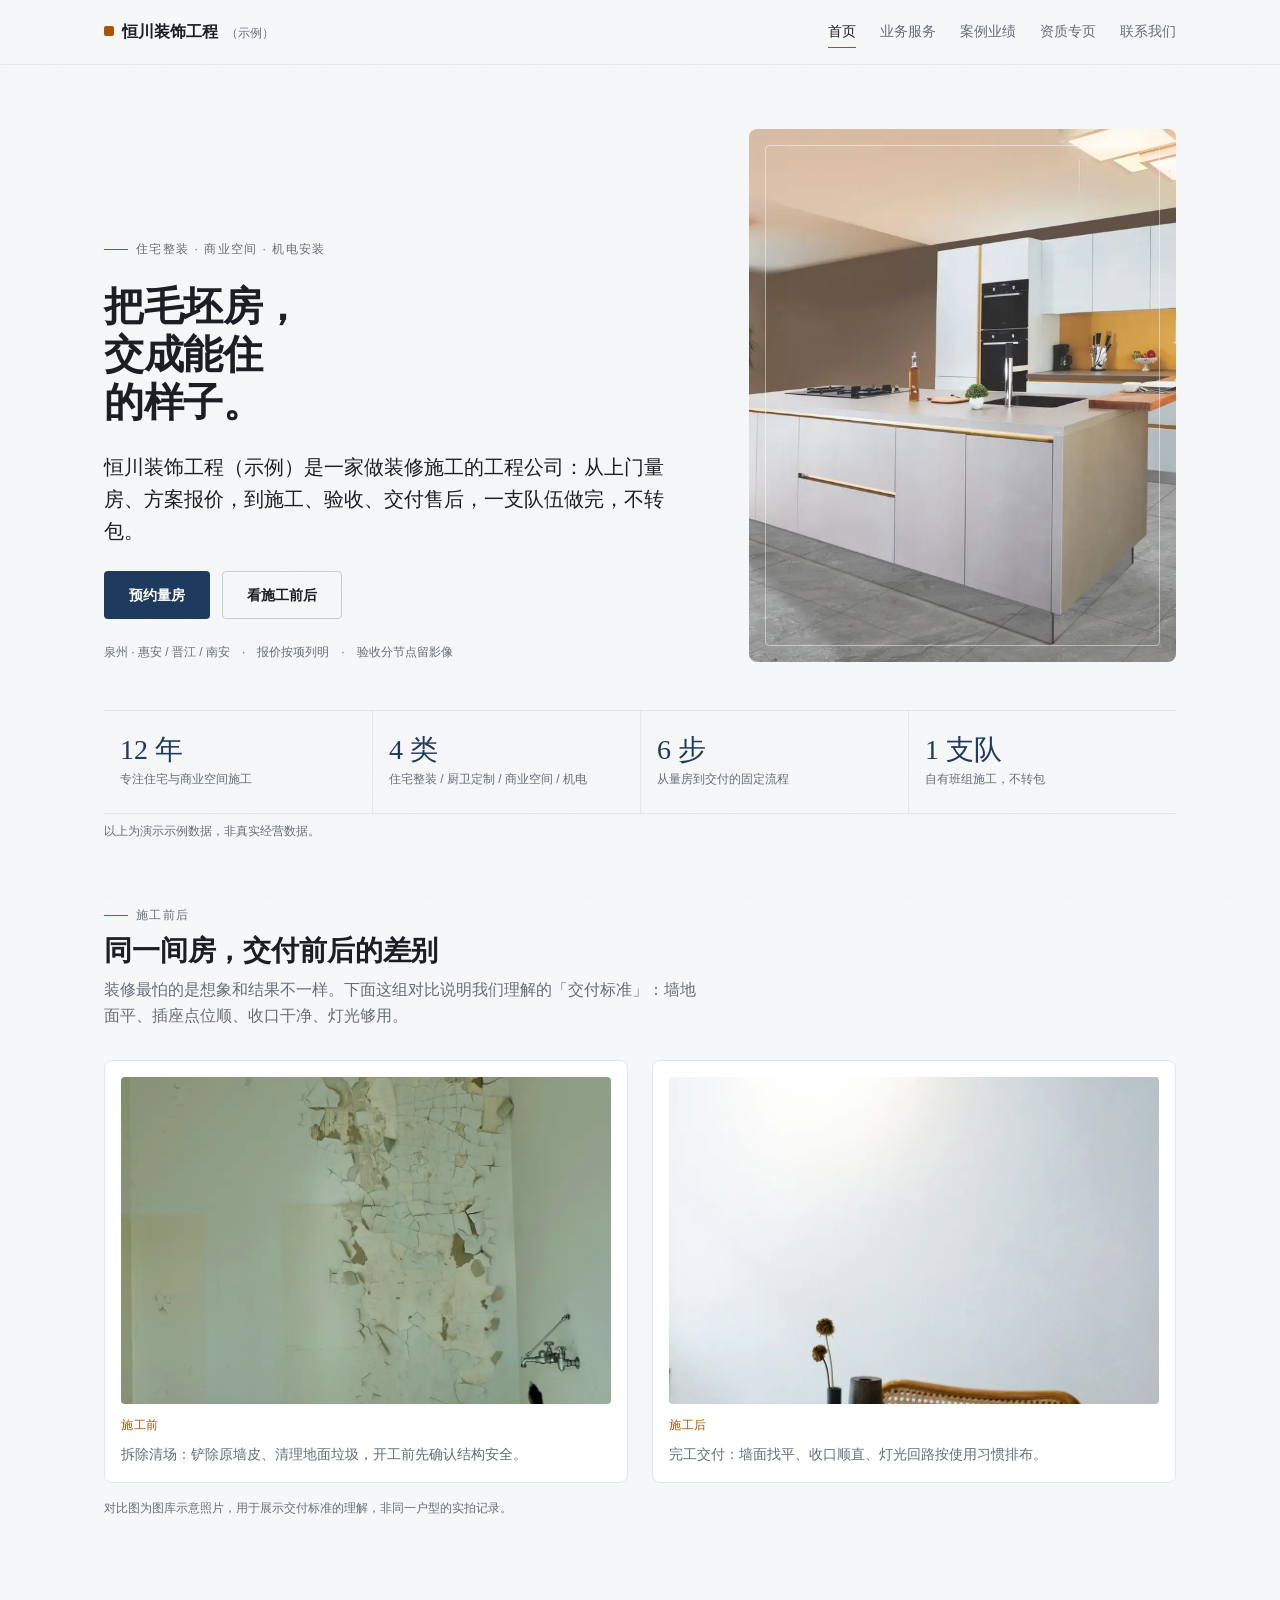
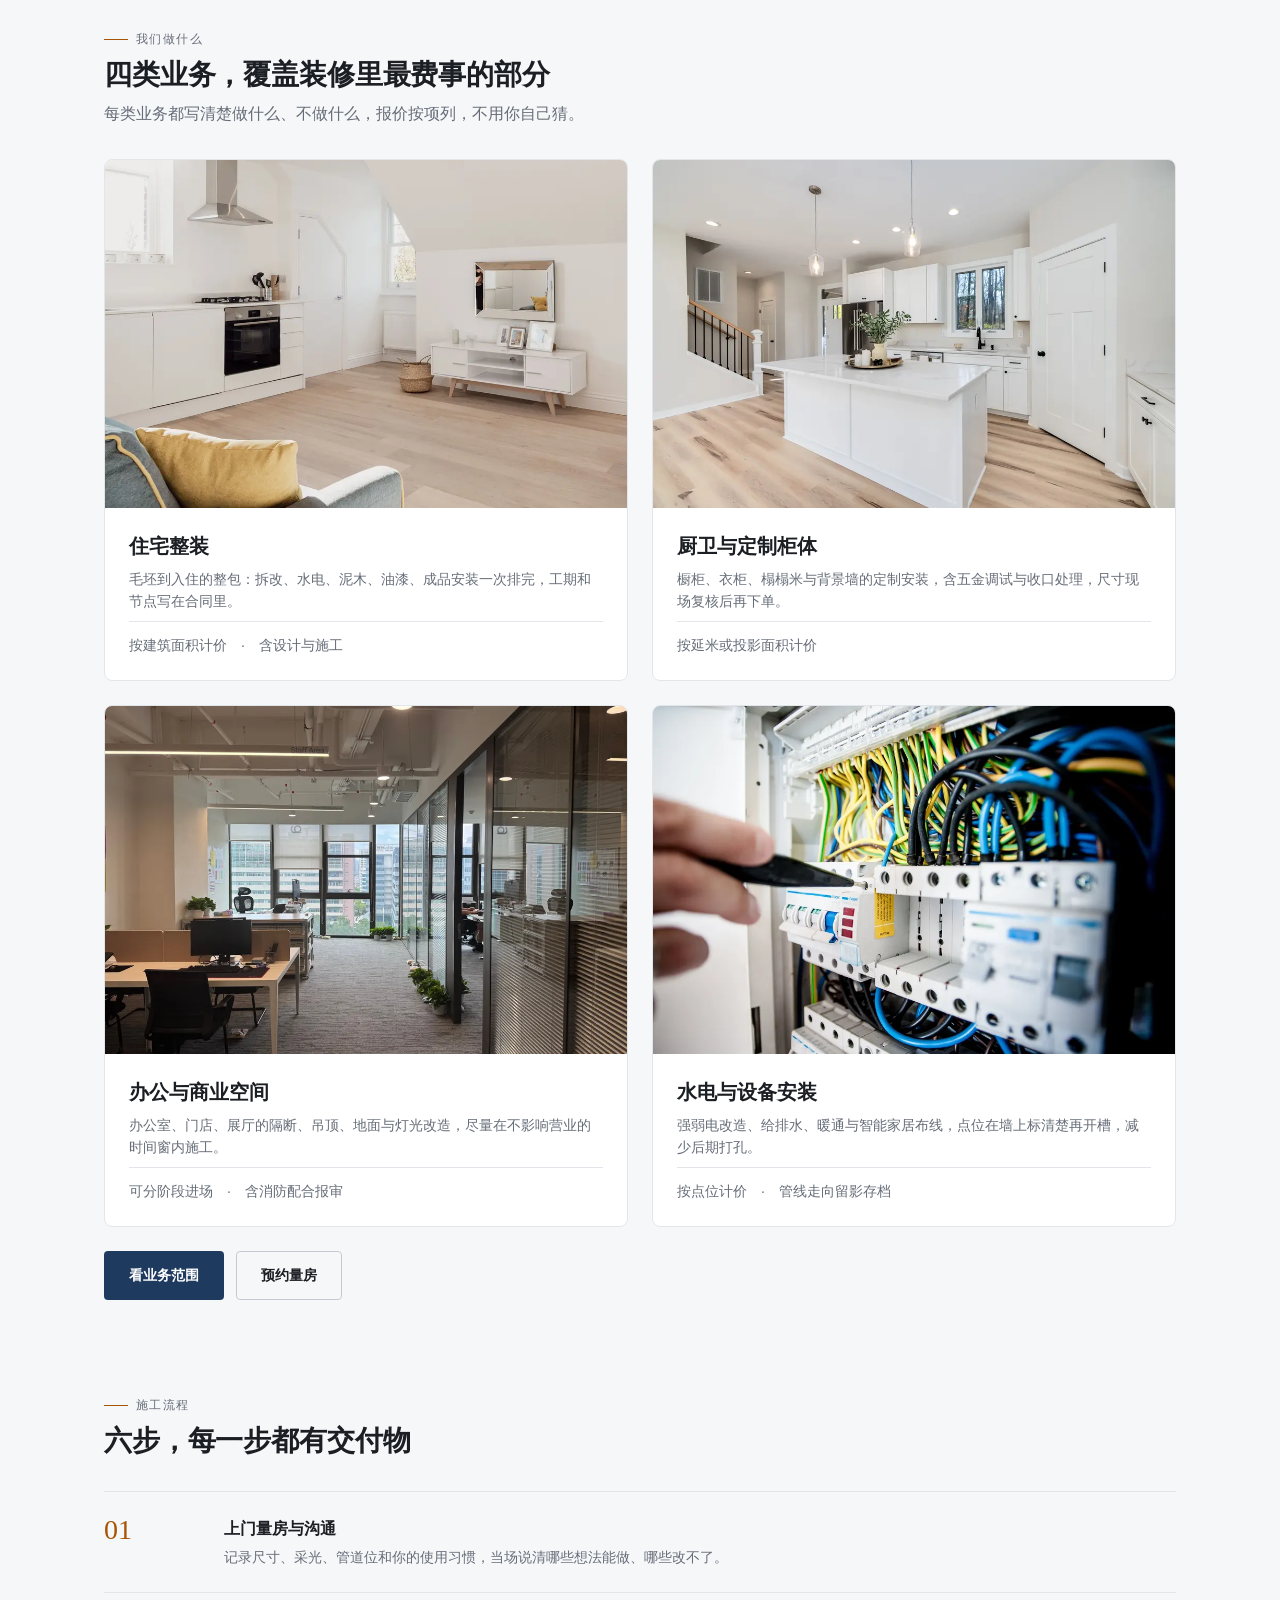
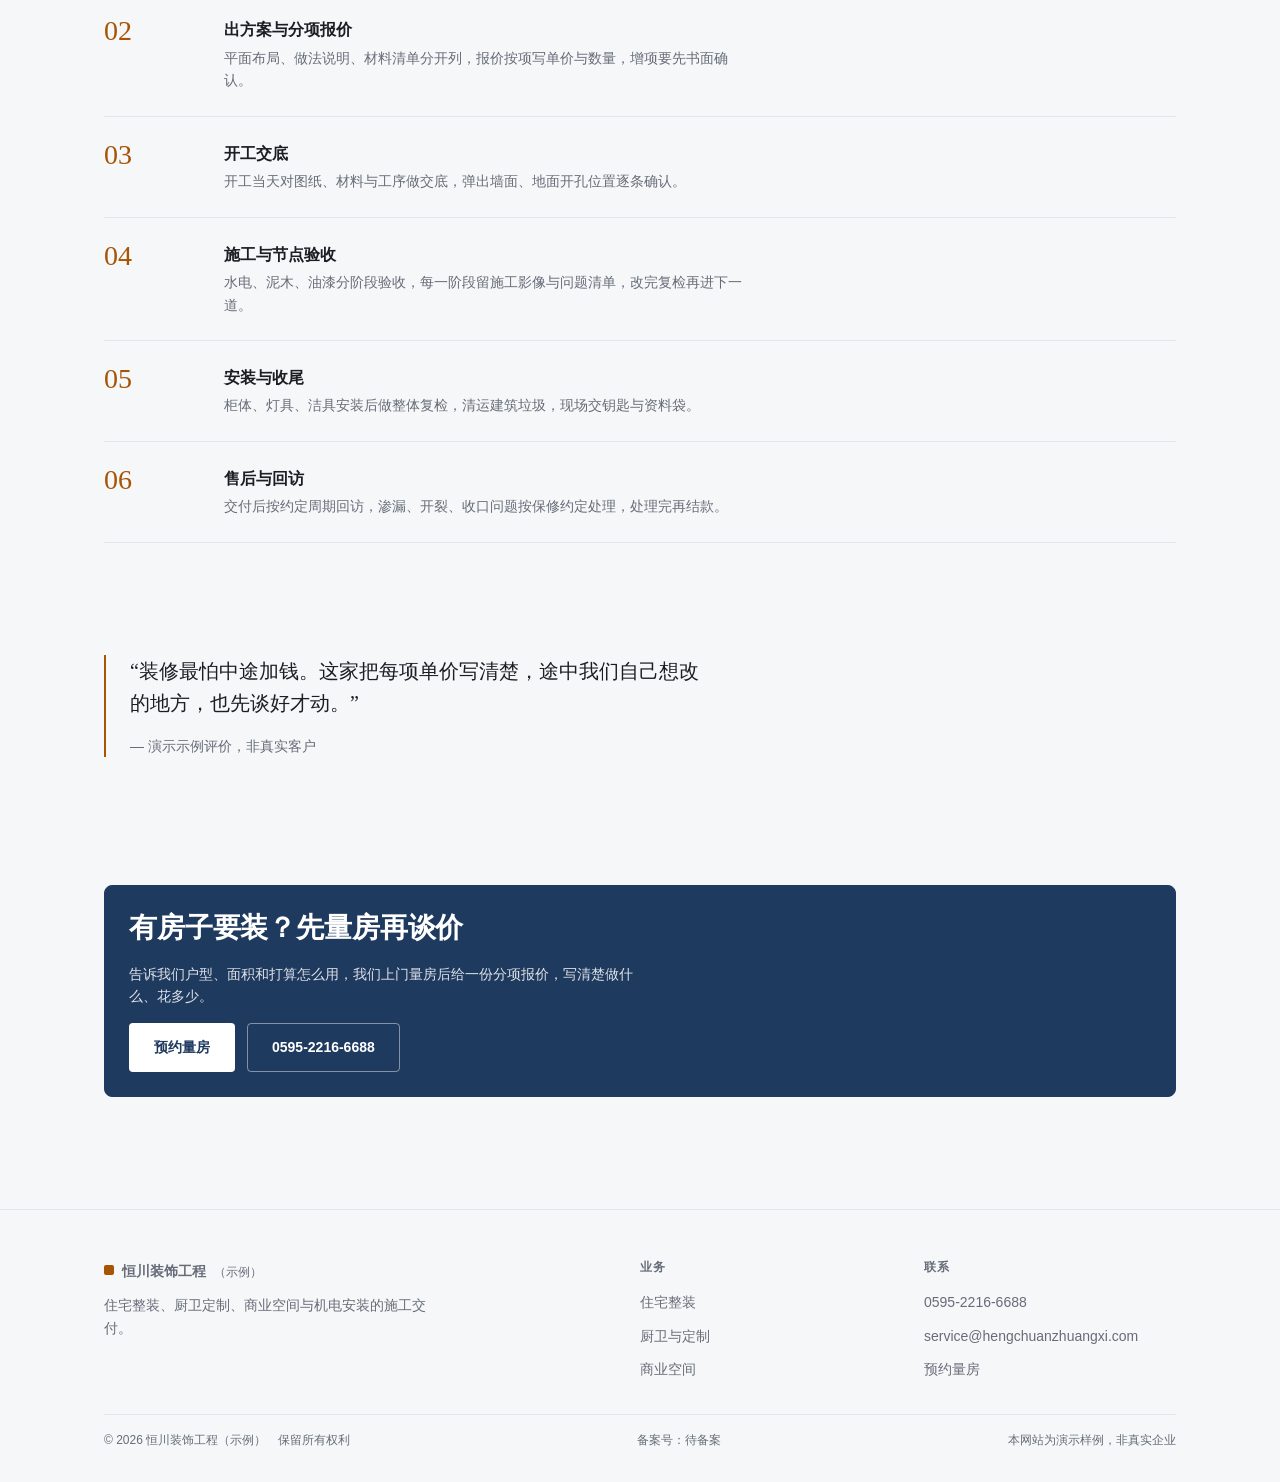
==== commit d18d1bfd: "docs: 同步 C 站源码、文档、截图与自测证据（单次提交）" ====
--- a/index.html
+++ b/index.html
@@ -7,6 +7,7 @@
 <meta name="description" content="恒川装饰工程（示例）位于福建泉州惠安，提供住宅整装、厨卫与定制柜体、办公商业空间、水电与设备安装的施工交付服务。本站为行业演示样例。">
 <meta name="theme-color" content="#1f3a5f">
 <link rel="icon" href="assets/img/favicon.svg" type="image/svg+xml">
+<link rel="preload" as="image" href="assets/img/hero.webp" fetchpriority="high">
 <link rel="stylesheet" href="assets/css/base.css">
 </head>
 <body>
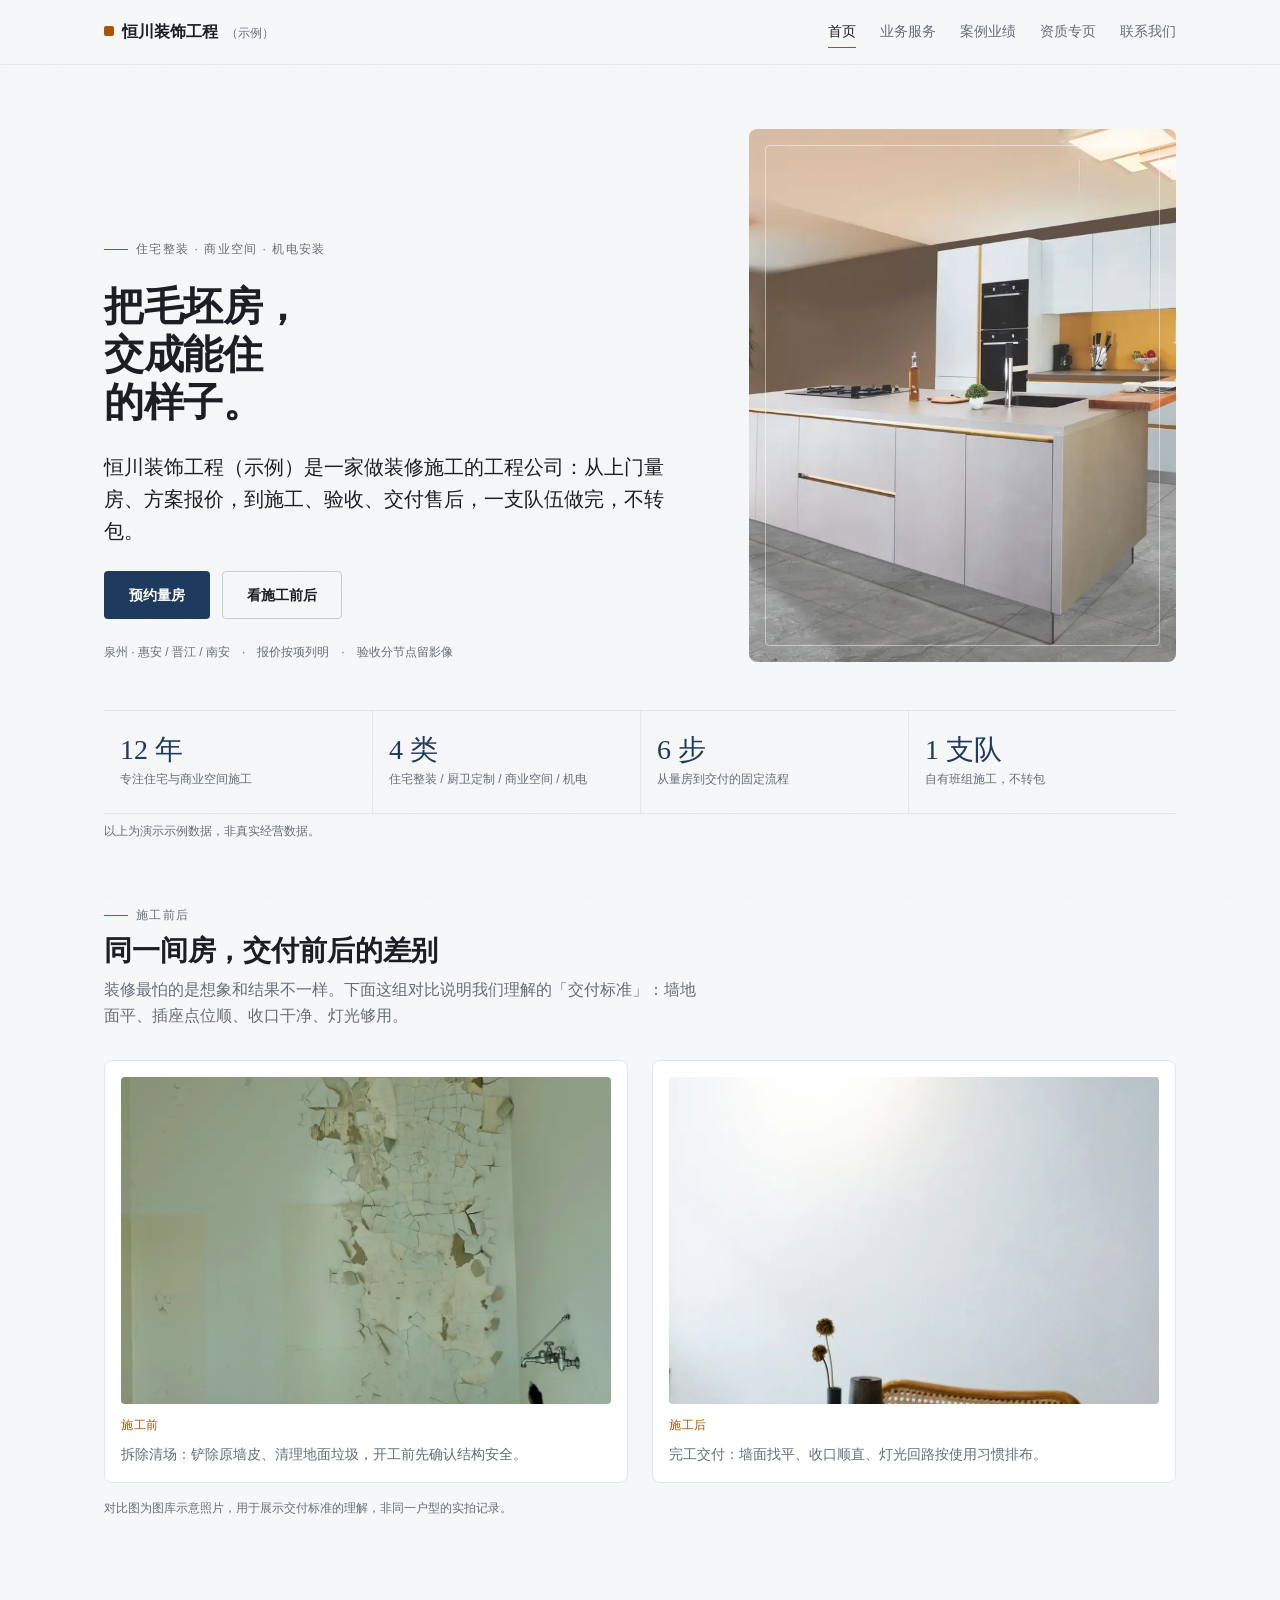
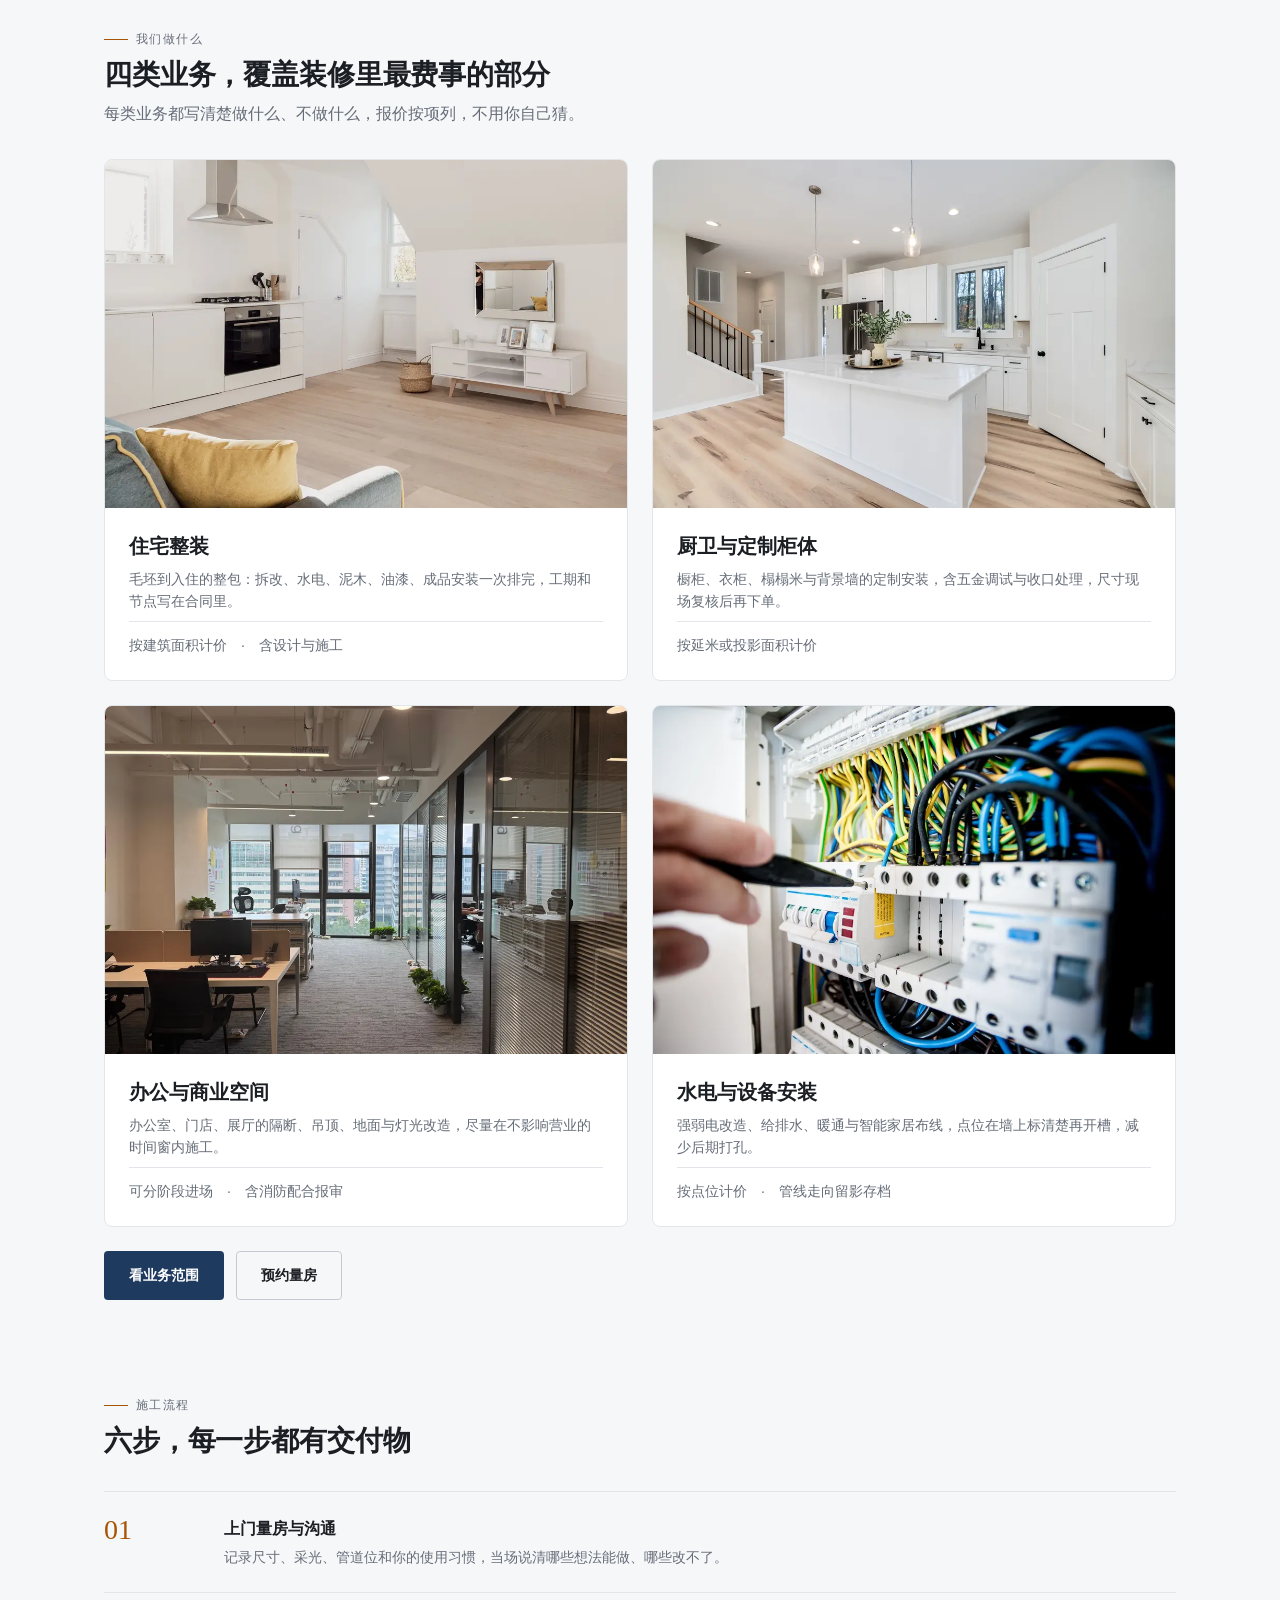
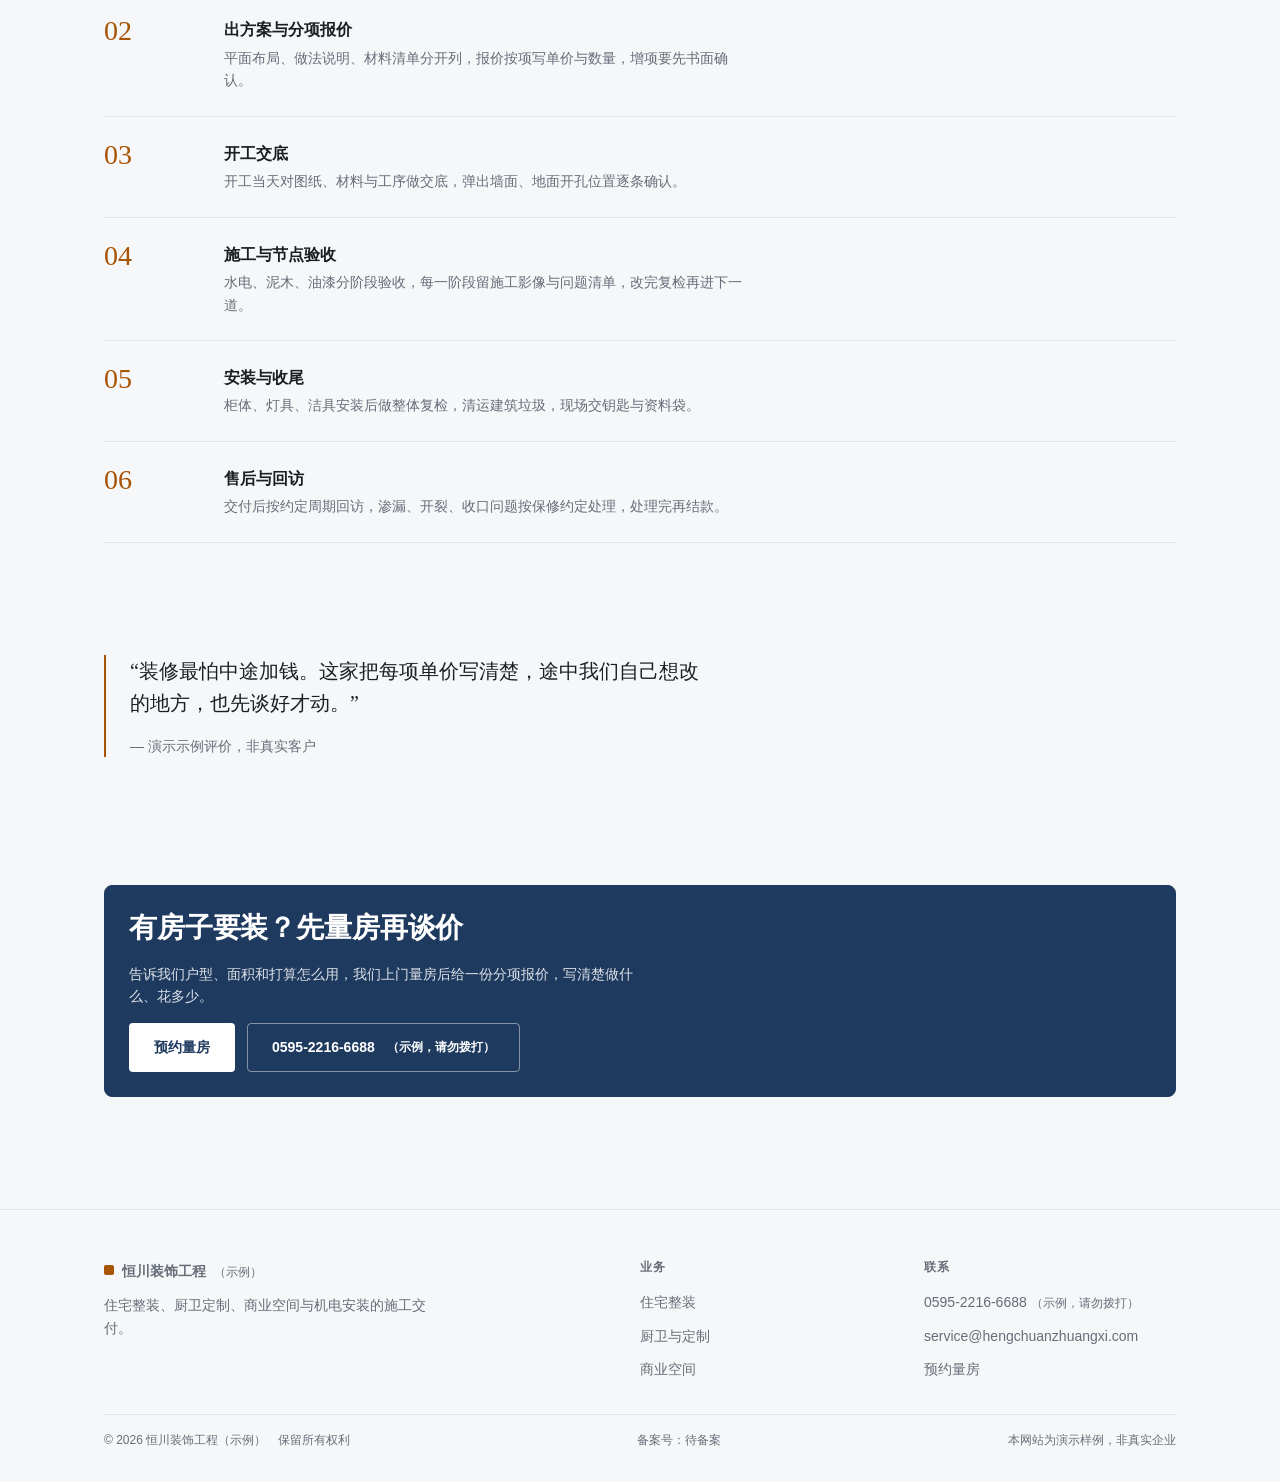
==== commit f8eab9db: "feat: 电话加「示例，请勿拨打」标注，并更新验收裁定与自测记录（单次提交）" ====
--- a/index.html
+++ b/index.html
@@ -237,7 +237,7 @@
           <p class="u-measure">告诉我们户型、面积和打算怎么用，我们上门量房后给一份分项报价，写清楚做什么、花多少。</p>
           <div class="hero__actions">
             <a class="btn btn--primary btn--invert" href="contact.html">预约量房</a>
-            <a class="btn btn--ghost btn--outline-invert" href="tel:+8659522166688">0595-2216-6688</a>
+            <a class="btn btn--ghost btn--outline-invert" href="tel:+8659522166688">0595-2216-6688<span class="demo-note">（示例，请勿拨打）</span></a>
           </div>
         </div>
       </div>
@@ -267,7 +267,7 @@
       <div>
         <h3 class="footer__label">联系</h3>
         <ul>
-          <li><a href="tel:+8659522166688">0595-2216-6688</a></li>
+          <li><a href="tel:+8659522166688">0595-2216-6688<span class="demo-note">（示例，请勿拨打）</span></a></li>
           <li><a href="mailto:service@hengchuanzhuangxi.com">service@hengchuanzhuangxi.com</a></li>
           <li><a href="contact.html">预约量房</a></li>
         </ul>
--- a/assets/css/base.css
+++ b/assets/css/base.css
@@ -1404,5 +1404,6 @@
 .u-mt-16 { margin-top: var(--sp-16); }
 .u-mt-24 { margin-top: var(--sp-24); }
 .u-fw-600 { font-weight: 600; }
+.demo-note { font-size: var(--fs-12); margin-left: var(--sp-4); }
 
 .u-items-start { align-items: start; }
